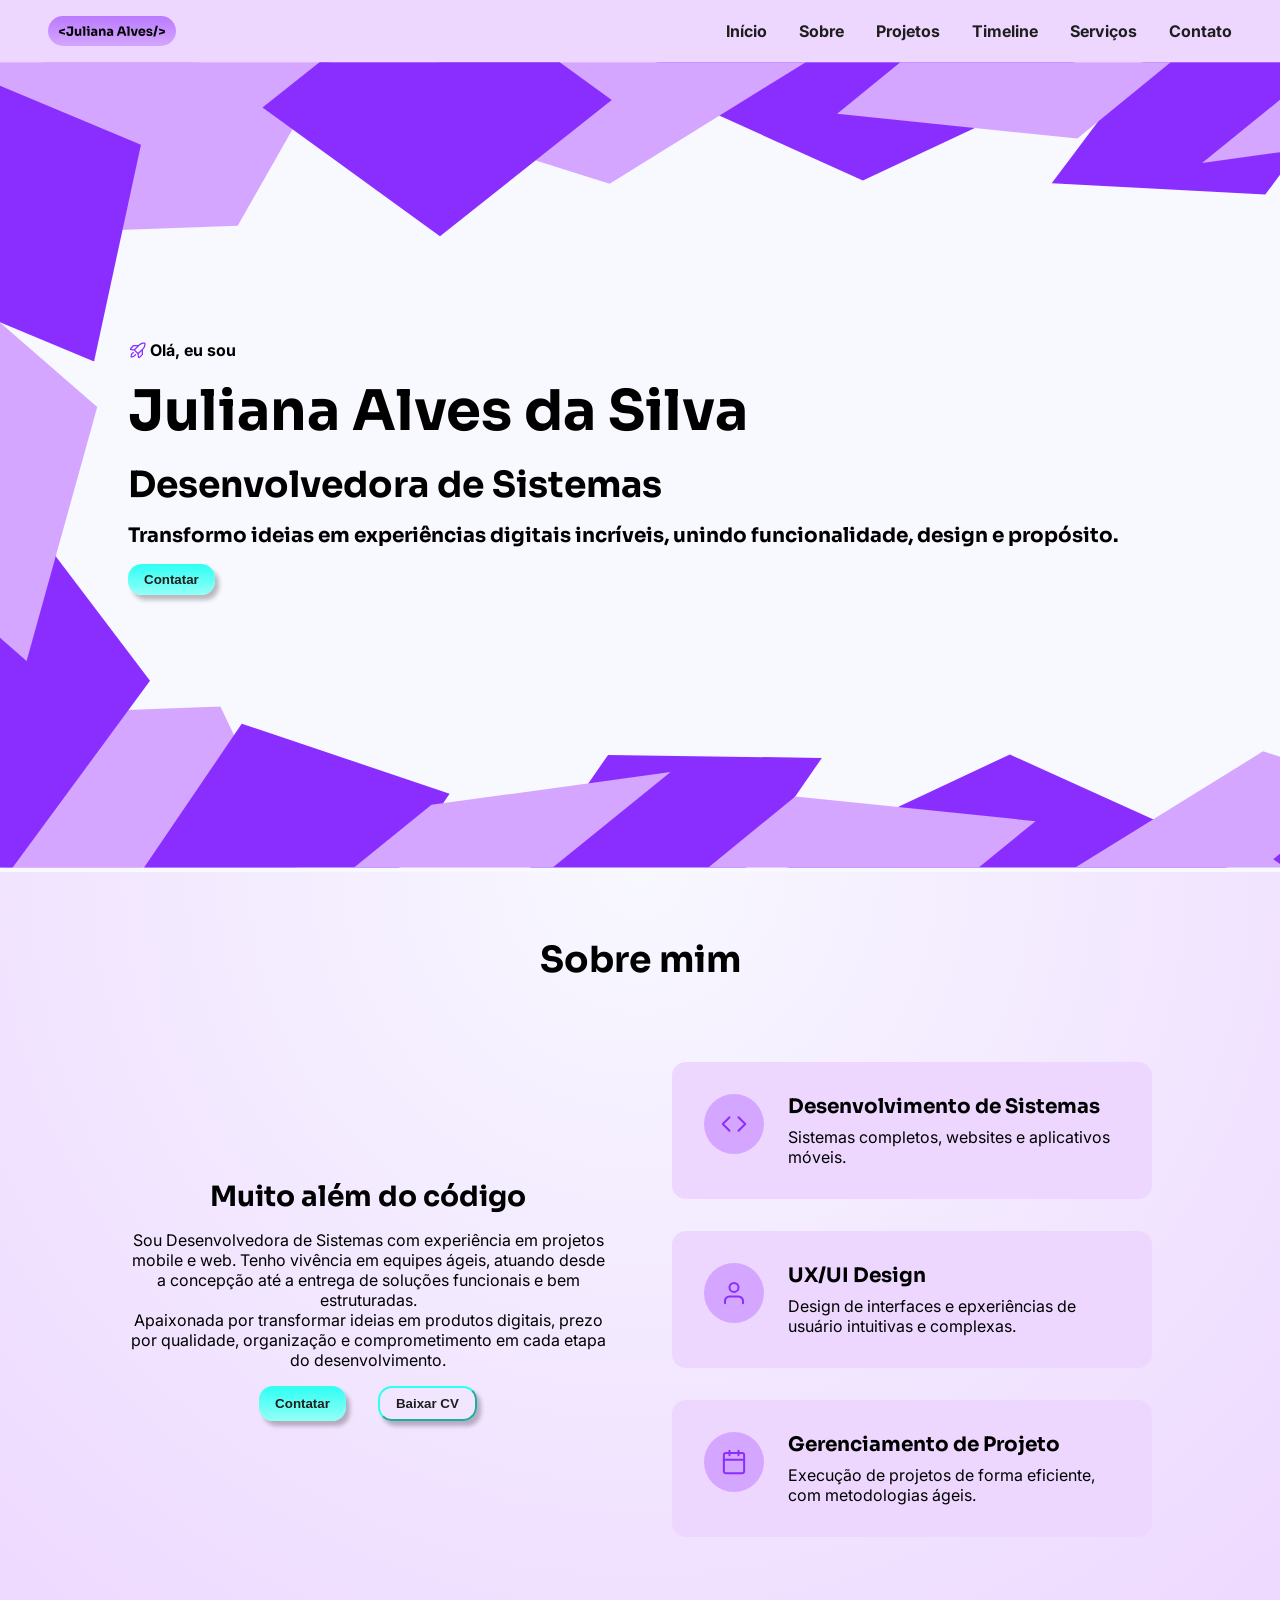
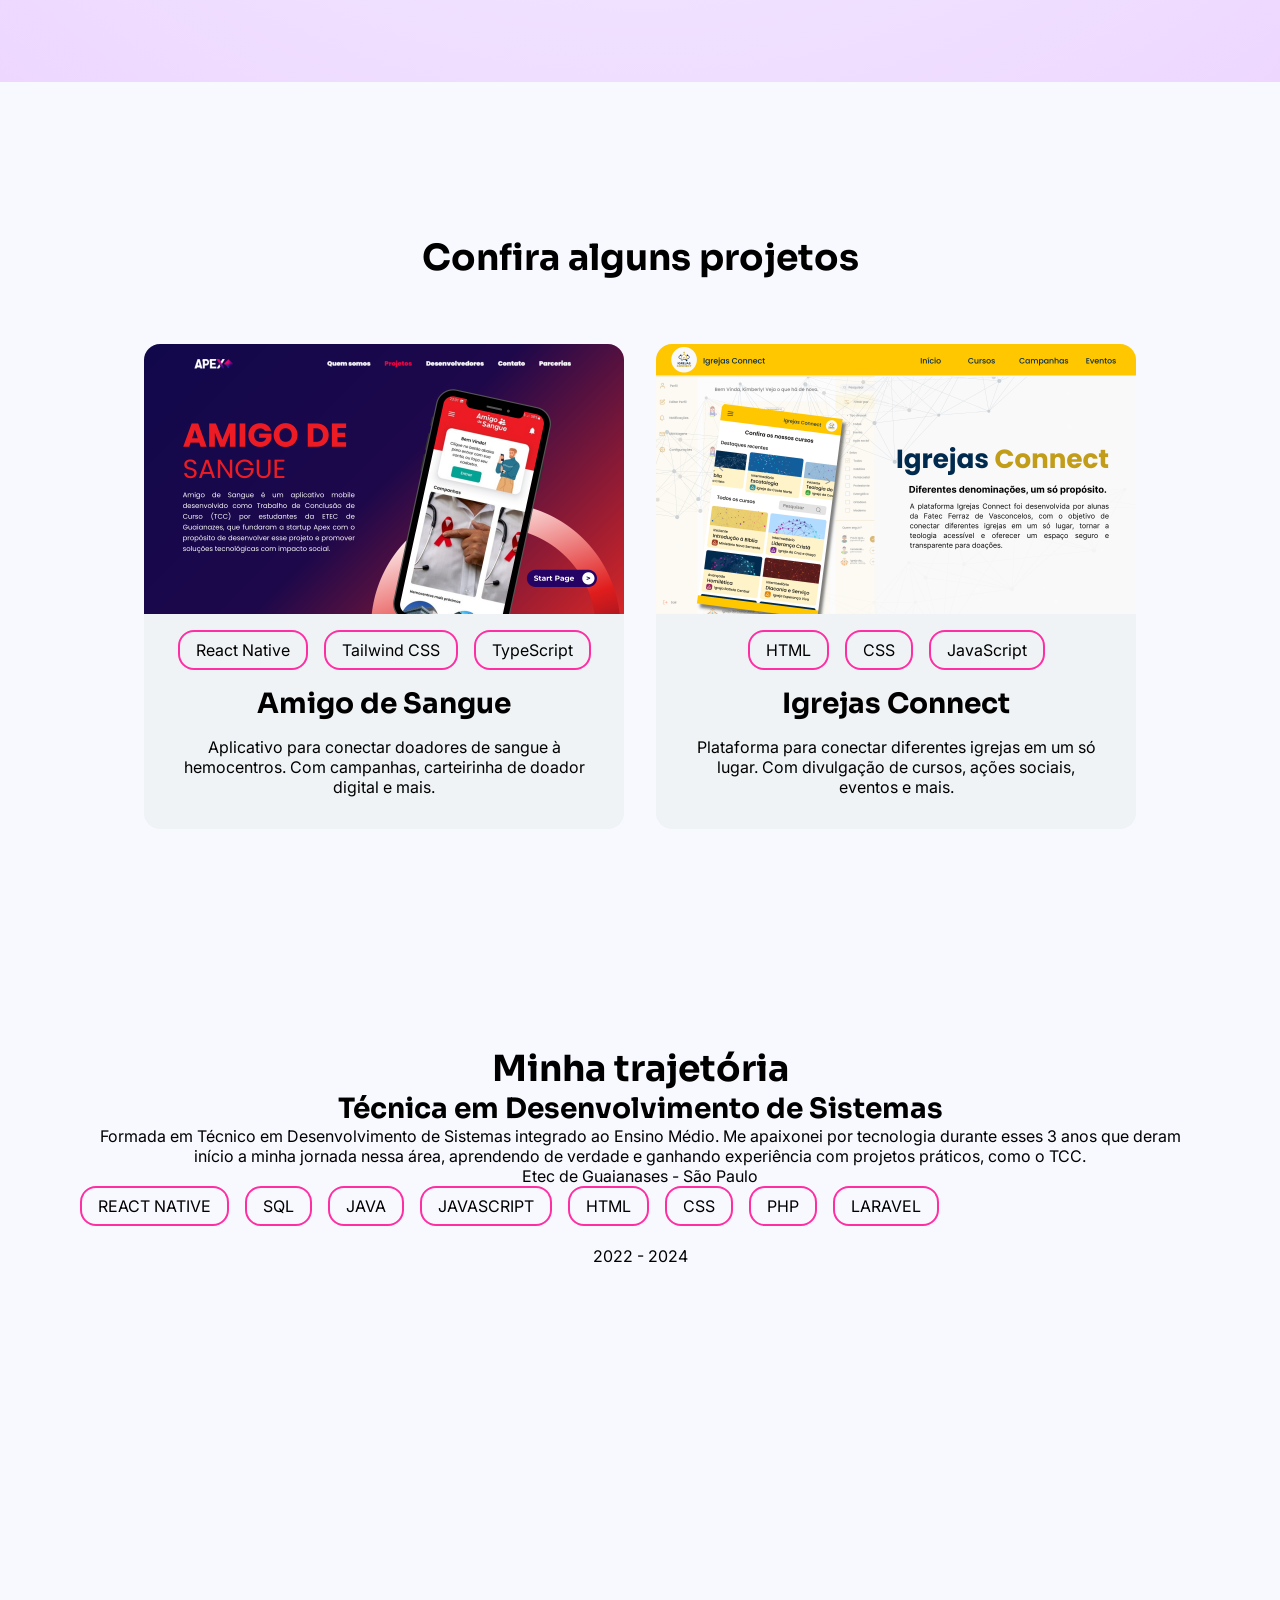
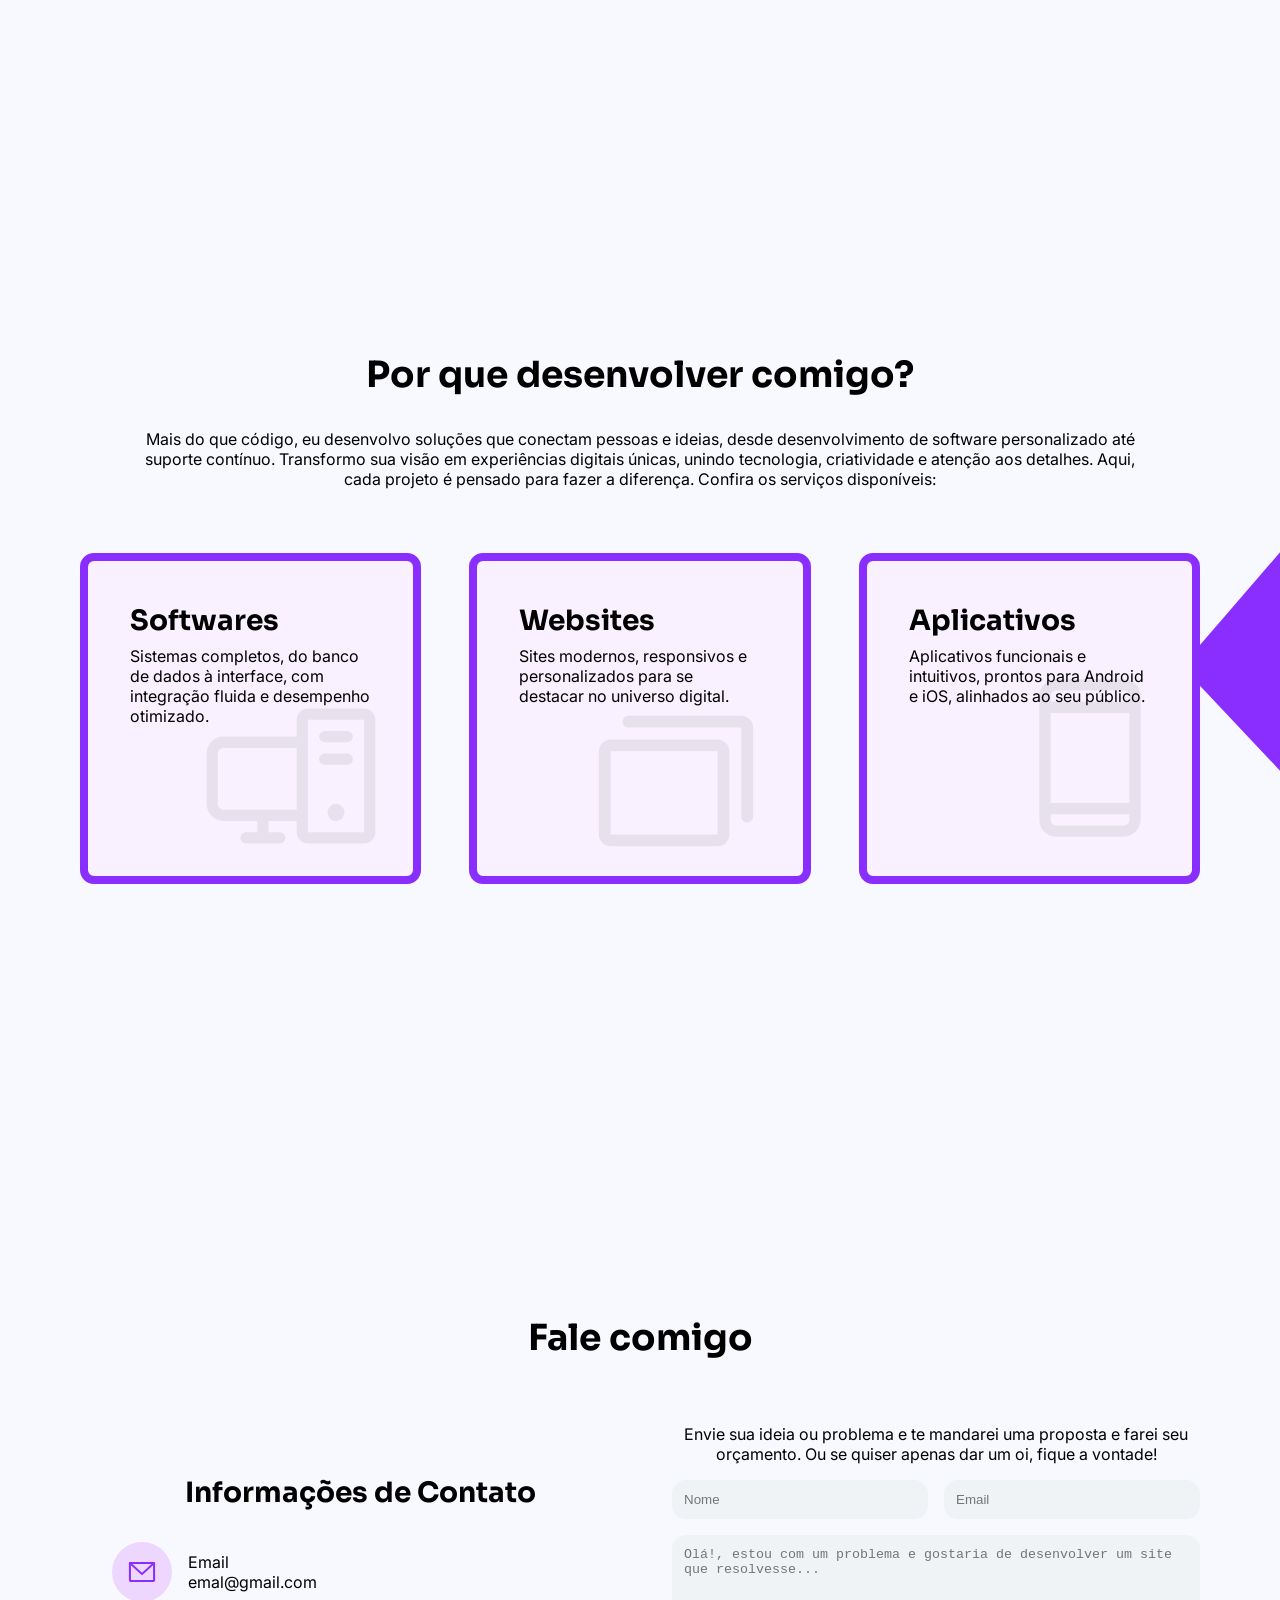
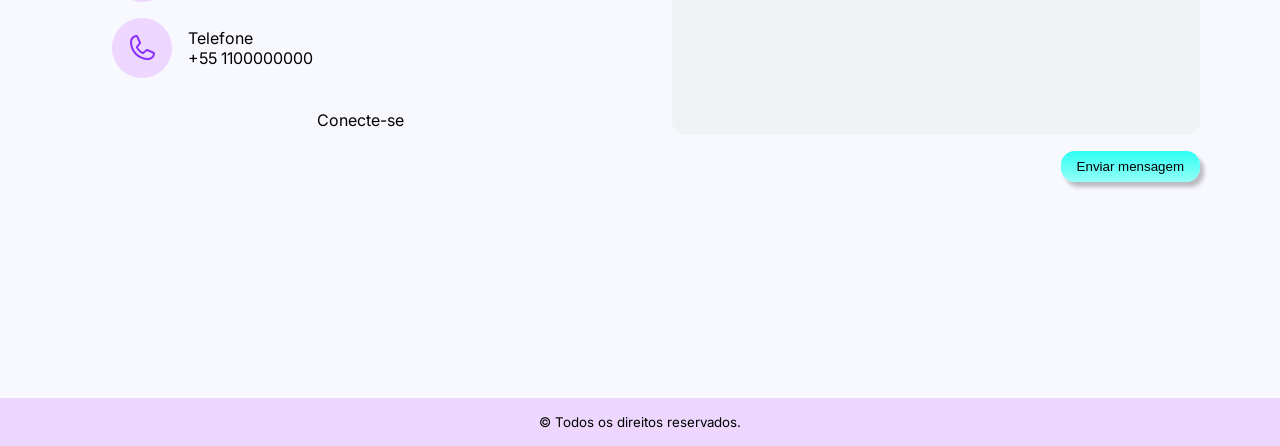
==== portfolio/index.html @ 3adf856f "adiciona estilização do card de trajetória" ====
<!DOCTYPE html>
<html lang="en">
<head>
  <meta charset="UTF-8">
  <meta name="viewport" content="width=device-width, initial-scale=1.0">
  <meta name="description" content="Portfólio de Projetos de Sistemas desenvolvidos por Juliana Alves da Silva.">
  <link rel="preconnect" href="https://fonts.googleapis.com">
  <link rel="preconnect" href="https://fonts.gstatic.com" crossorigin>
  <link href="https://fonts.googleapis.com/css2?family=Inter:ital,opsz,wght@0,14..32,100..900;1,14..32,100..900&family=Sora:wght@100..800&display=swap" rel="stylesheet">
  <link rel="stylesheet" href="assets/styles/reset.css">
  <link rel="stylesheet" href="assets/styles/variaveis.css">
  <link rel="stylesheet" href="assets/styles/style.css">
  <title>Portfólio Juliana</title>
</head>
<body>
  <header class="header-content">
    <img src="assets/img/logo.svg" alt="Logo Juliana Alves" height="30px">
    <nav>
      <ul>
        <li><a href="#home">Início</a></li>
        <li><a href="#about">Sobre</a></li>
        <li><a href="#projects">Projetos</a></li>
        <li><a href="#timeline">Timeline</a></li>
        <li><a href="#services">Serviços</a></li>
        <li><a href="#contact">Contato</a></li>
      </ul>
    </nav>
  </header>
  <main>
    <section id="home">
      <div class="home__texts">
        <div class="span-inicio">
          <img src="assets/img/icons/foguete.svg" alt="foguete" height="20px">
          <p>Olá, eu sou</p>
        </div>
        <h1>Juliana Alves da Silva</h1>
        <h2>Desenvolvedora de Sistemas</h2>
        <h4>Transformo ideias em experiências digitais incríveis, unindo funcionalidade, design e propósito.</h4>
        <button class="btn-primary">
          <a href="#contact">Contatar</a>
        </button>
      </div>
      <img src="" alt="">
    </section>

    <section id="about">
      <h2>Sobre mim</h2>
      <div class="about-main">
        <div class="about__intro">
          <h3>Muito além do código</h3>
          <p>Sou Desenvolvedora de Sistemas com experiência em projetos mobile e web. Tenho vivência em equipes ágeis, atuando desde a concepção até a entrega de soluções funcionais e bem estruturadas.
          <br>Apaixonada por transformar ideias em produtos digitais, prezo por qualidade, organização e comprometimento em cada etapa do desenvolvimento.</p>
          <div class="ctas">
            <button class="btn-primary"><a href="#contact">Contatar</a></button>
            <button class="btn-secondary"><a href="">Baixar CV</a></button>
          </div>
        </div>
        <div class="cards">
          <div class="card">
            <img src="assets/img/icons/code.svg" alt="ícone de código">
            <div class="card__texts">
              <h4>Desenvolvimento de Sistemas</h4>
              <p>Sistemas completos, websites e aplicativos móveis.</p>
            </div>
          </div>
          <div class="card">
            <img src="assets/img/icons/user.svg" alt="ícone de usuário">
            <div class="card__texts">
              <h4>UX/UI Design</h4>
              <p>Design de interfaces e epxeriências de usuário intuitivas e complexas.</p>
            </div>
          </div>
          <div class="card">
            <img src="assets/img/icons/calendar.svg" alt="ícone de calendário">
            <div class="card__texts">
              <h4>Gerenciamento de Projeto</h4>
              <p>Execução de projetos de forma eficiente, com metodologias ágeis.</p>
            </div>
          </div>
        </div>
      </div>
    </section>

    <section id="projects">
      <h2>Confira alguns projetos</h2>
      <div class="projects__cards">
        <div class="project-card">
          <img src="assets/img/amigodesangue.png" alt="" width="480px" style="border-top-left-radius: 1rem; border-top-right-radius: 1rem;">
          <div class="stacks">
            <p class="stack">React Native</p>
            <p class="stack">Tailwind CSS</p>
            <p class="stack">TypeScript</p>
          </div>
          <div class="texts">
            <h3>Amigo de Sangue</h3>
            <p>Aplicativo para conectar doadores de sangue à hemocentros. Com campanhas, carteirinha de doador digital e mais.</p>
          </div>
        </div>
        <div class="project-card">
          <img src="assets/img/igrejasconnect.png" alt="" width="480px" style="border-top-left-radius: 1rem; border-top-right-radius: 1rem;">
          <div class="stacks">
            <p class="stack">HTML</p>
            <p class="stack">CSS</p>
            <p class="stack">JavaScript</p>
          </div>
          <div class="texts">
            <h3>Igrejas Connect</h3>
            <p>Plataforma para conectar diferentes igrejas em um só lugar. Com divulgação de cursos, ações sociais, eventos e mais.</p>
          </div>
        </div>
      </div>
    </section>

    <section id="timeline">
      <h2>Minha trajetória</h2>
      <div class="timeline__cards">
        <div class="card-timeline">
          <div class="trajetoria">
            <div class="texts">
              <h3>Técnica em Desenvolvimento de Sistemas</h3>
              <p>Formada em Técnico em Desenvolvimento de Sistemas integrado ao Ensino Médio. Me apaixonei por tecnologia durante esses 3 anos que deram início a minha jornada nessa área, aprendendo de verdade e ganhando experiência com projetos práticos, como o TCC.</p>
              <div class="local">
                <!-- icone de local -->
                <p>Etec de Guaianases - São Paulo</p>
              </div>
              <div class="stacks">
                <div class="stack">REACT NATIVE</div>
                <div class="stack">SQL</div>
                <div class="stack">JAVA</div>
                <div class="stack">JAVASCRIPT</div>
                <div class="stack">HTML</div>
                <div class="stack">CSS</div>
                <div class="stack">PHP</div>
                <div class="stack">LARAVEL</div>
              </div>
            </div>
            <img src="" alt="">
          </div>
          <p>2022 - 2024</p>
          <!-- <button>avançar</button> -->
        </div>
      </div>
    </section>

    <section id="services">
      <div class="services__texts">
        <h2>Por que desenvolver comigo?</h2>
        <p>Mais do que código, eu desenvolvo soluções que conectam pessoas e ideias, desde desenvolvimento de software personalizado até suporte contínuo. Transformo sua visão em experiências digitais únicas, unindo tecnologia, criatividade e atenção aos detalhes. Aqui, cada projeto é pensado para fazer a diferença. Confira os serviços disponíveis:</p>
      </div>
      <div class="services__cards">
        <div class="service__card">
          <div class="service__card-texts">
            <h3>Softwares</h3>
            <p>Sistemas completos, do banco de dados à interface, com integração fluida e desempenho otimizado.</p>
          </div>
          <img src="assets/img/icons/DesktopTower.svg" alt="Ícone de computador de fundo" width="180px" style="margin-top: -40px; margin-right: -10px;">
        </div>
        <div class="service__card">
          <div class="service__card-texts">
            <h3>Websites</h3>
            <p>Sites modernos, responsivos e personalizados para se destacar no universo digital.</p>
          </div>
          <img src="assets/img/icons/Cards.svg" alt="Ícone de pa´ginas web de fundo" width="190px" style="margin-top: -20px; margin-right: -10px;">
        </div>
        <div class="service__card">
          <div class="service__card-texts">
            <h3>Aplicativos</h3>
            <p>Aplicativos funcionais e intuitivos, prontos para Android e iOS, alinhados ao seu público.</p>
          </div>
          <img src="assets/img/icons/DeviceMobile.svg" alt="Ícone de celular de fundo" width="180px" style="margin-top: -38px; margin-right: -30px;">
        </div>
      </div>
    </section>

    <section id="contact">
      <h2>Fale comigo</h2>
      <div class="infos-e-form">
        <div class="contact__infos">
          <h3>Informações de Contato</h3>

          <div class="infos">
            <div class="info">
              <img src="assets/img/icons/email.svg" alt="ícone de email">
              <div class="texts">
                <p>Email</p>
                <p>emal@gmail.com</p>
              </div>
            </div>
            <div class="info">
              <img src="assets/img/icons/phone.svg" alt="ícone de telefone">
              <div class="texts">
                <p>Telefone</p>
                <p>+55 1100000000</p>
              </div>
            </div>
          </div>

          <div class="redes">
            <p>Conecte-se</p>
          </div>
        </div>

        <div class="contact__form">
          <p>Envie sua ideia ou problema e te mandarei uma proposta e farei seu orçamento. Ou se quiser apenas dar um oi, fique a vontade!</p>
          <form action="" class="form">
            <div class="campos">
              <div class="inputs">
                <input type="text" name="name" id="name" placeholder="Nome">
                <input type="email" name="email" id="email" placeholder="Email">
              </div>
              <textarea name="message" id="message" placeholder="Olá!, estou com um problema e gostaria de desenvolver um site que resolvesse..."></textarea>
            </div>
            <button class="btn-primary" style="align-self: end;">Enviar mensagem</button>
          </form>
        </div>
      </div>
    </section>
  </main>
  <footer>
    <small>&copy; Todos os direitos reservados.</small>
  </footer>
</body>
</html>
---- portfolio/assets/styles/variaveis.css ----
:root{
  --color-light: #F8F8FF;
  --color-dark: #1E1E1E;
  --color-secondary: #8A2EFF;
  --color-tertiary: #2EFFF3;
  --color-quaternary: #FF2EA3;

  /*shades*/
  --shadow: #EFF3F5;
  --shadow-secondary: #F9F1FF;
  --shadow-tertiary: #00000012;
  --light-shadow1: #9E9EA2;
  --light-shadow2: #666669;
  --dark-shadow1: #171717;
  --dark-shadow2: #111111;
  --secondary-shadow1: #5C25A2;
  --secondary-shadow2: #3F1D6A;
  --tertiary-shadow1: #2EA29B;
  --tertiary-shadow2: #276965;
  --quaternary-shadow1: #A3296A;
  --quaternary-shadow2: #6B2146;

  /*tints*/
  --light-tone1: #FAFAFF;
  --light-tone2: #FCFCFF;
  --dark-tone1: #606060;
  --dark-tone2: #929292;
  --secondary-tone1: #B47AFF;
  --secondary-tone2: #D4A6FF;
  --secondary-tone3: #EDD7FF;
  --tertiary-tone1: #94FFF7;
  --tertiary-tone2: #BDFFFA;
  --tertiary-tone3: #E3FFFD;
  --quaternary-tone1: #FF87C1;
  --quaternary-tone2: #FFB1D5;
  --quaternary-tone3: #FFDDEC;
  
  /*tamanhos*/
  --radius-sm: 8px;
  --radius-md: 14px;
  --radius-lg: 16px;

  --max-width:1200px;

  /*tipografia*/
  --ff-title: Sora, sans-serif;
  --ff-body: Inter, sans-serif;

  /*gradients*/
  --gradient-secondary: linear-gradient(90deg, var(--color-secondary), var(--secondary-shadow1));
  --gradient-tertiary: linear-gradient(180deg, var(--color-tertiary), var(--tertiary-tone1));
}
---- portfolio/assets/styles/style.css ----
@import url(layout.css);
@import url(components.css);
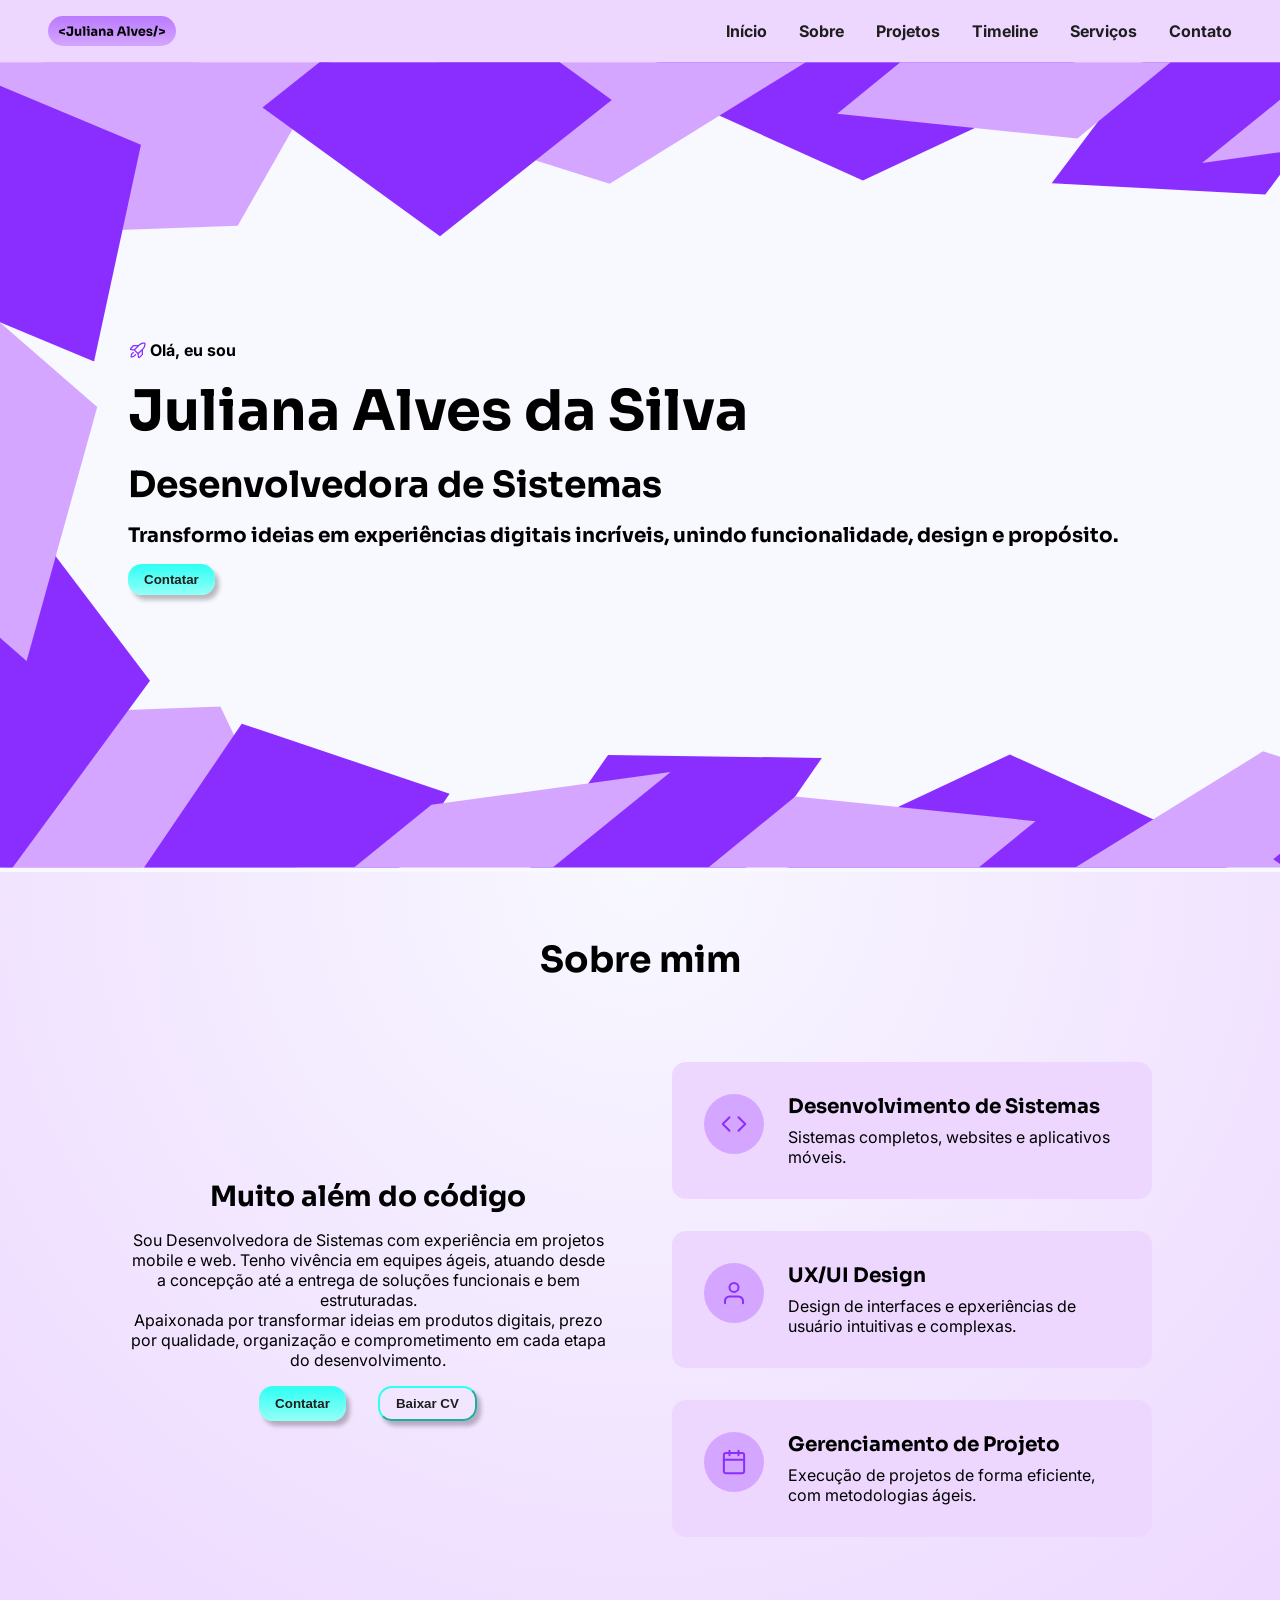
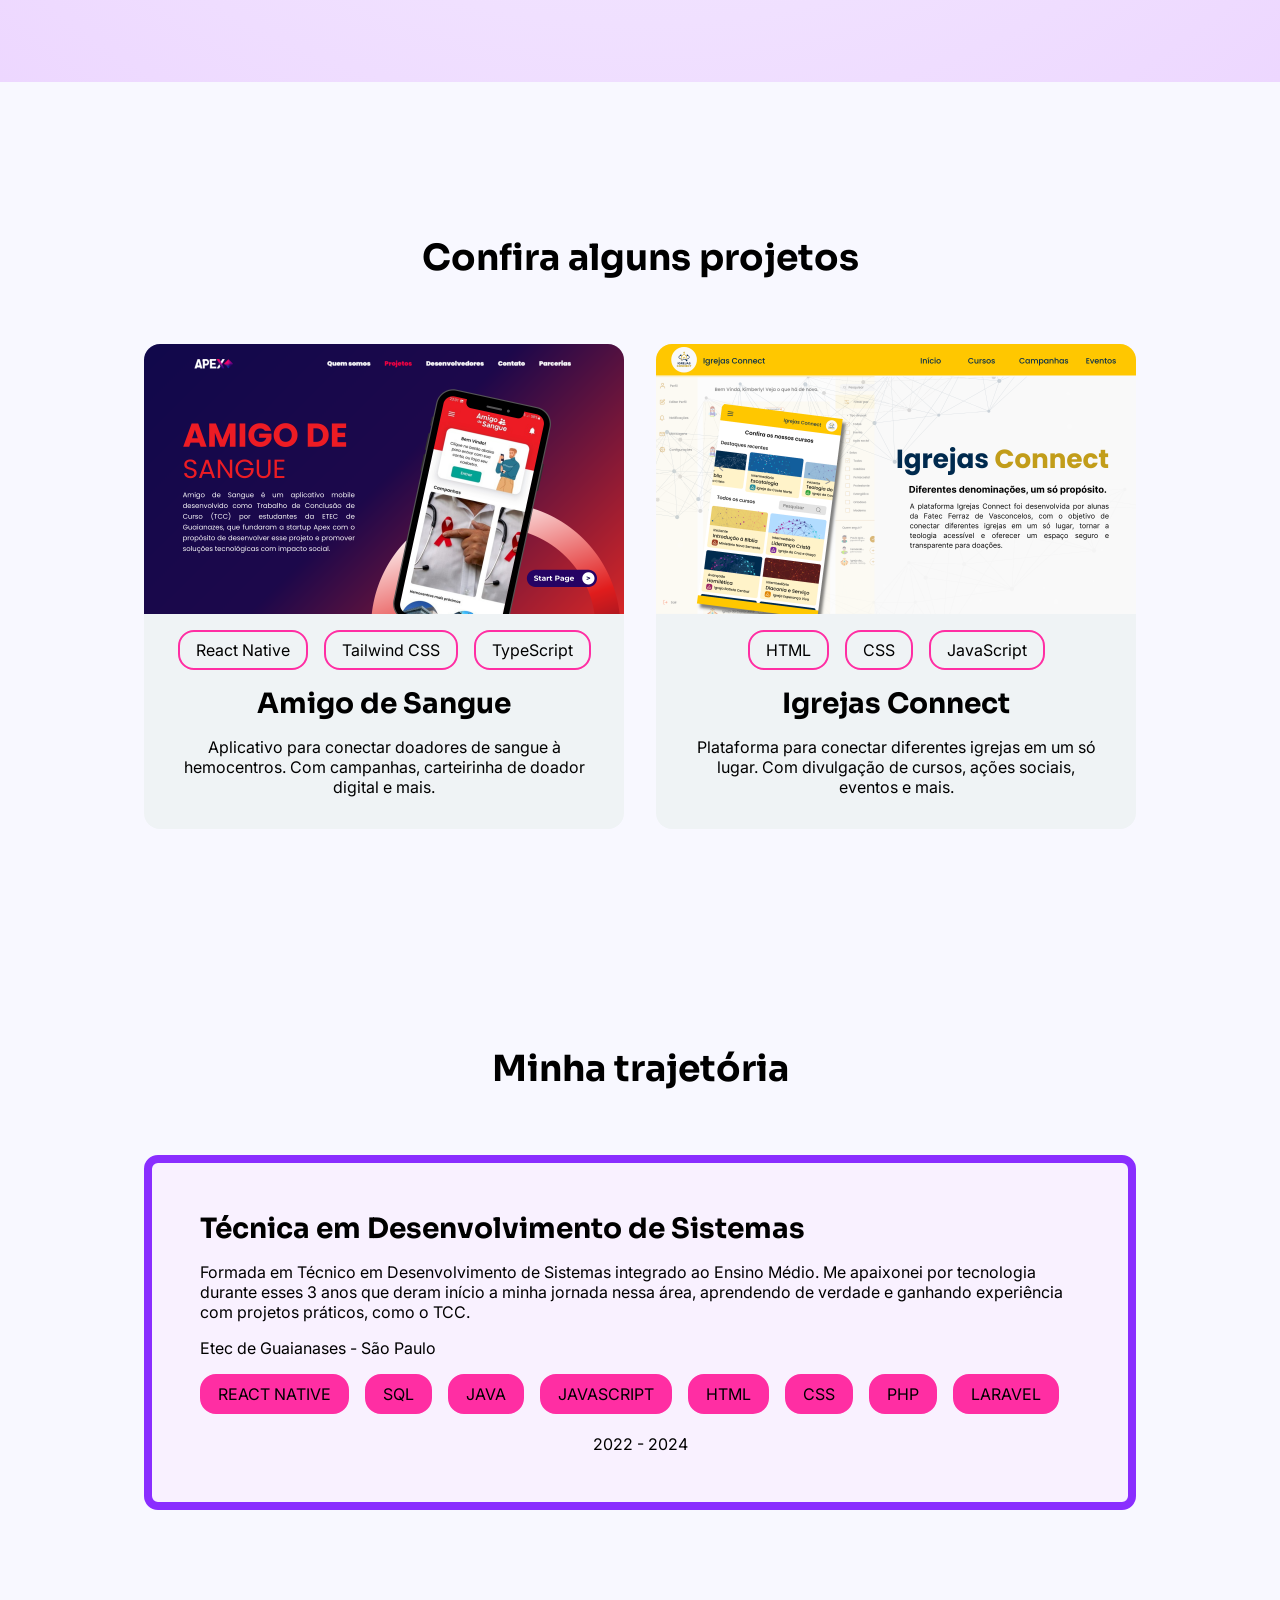
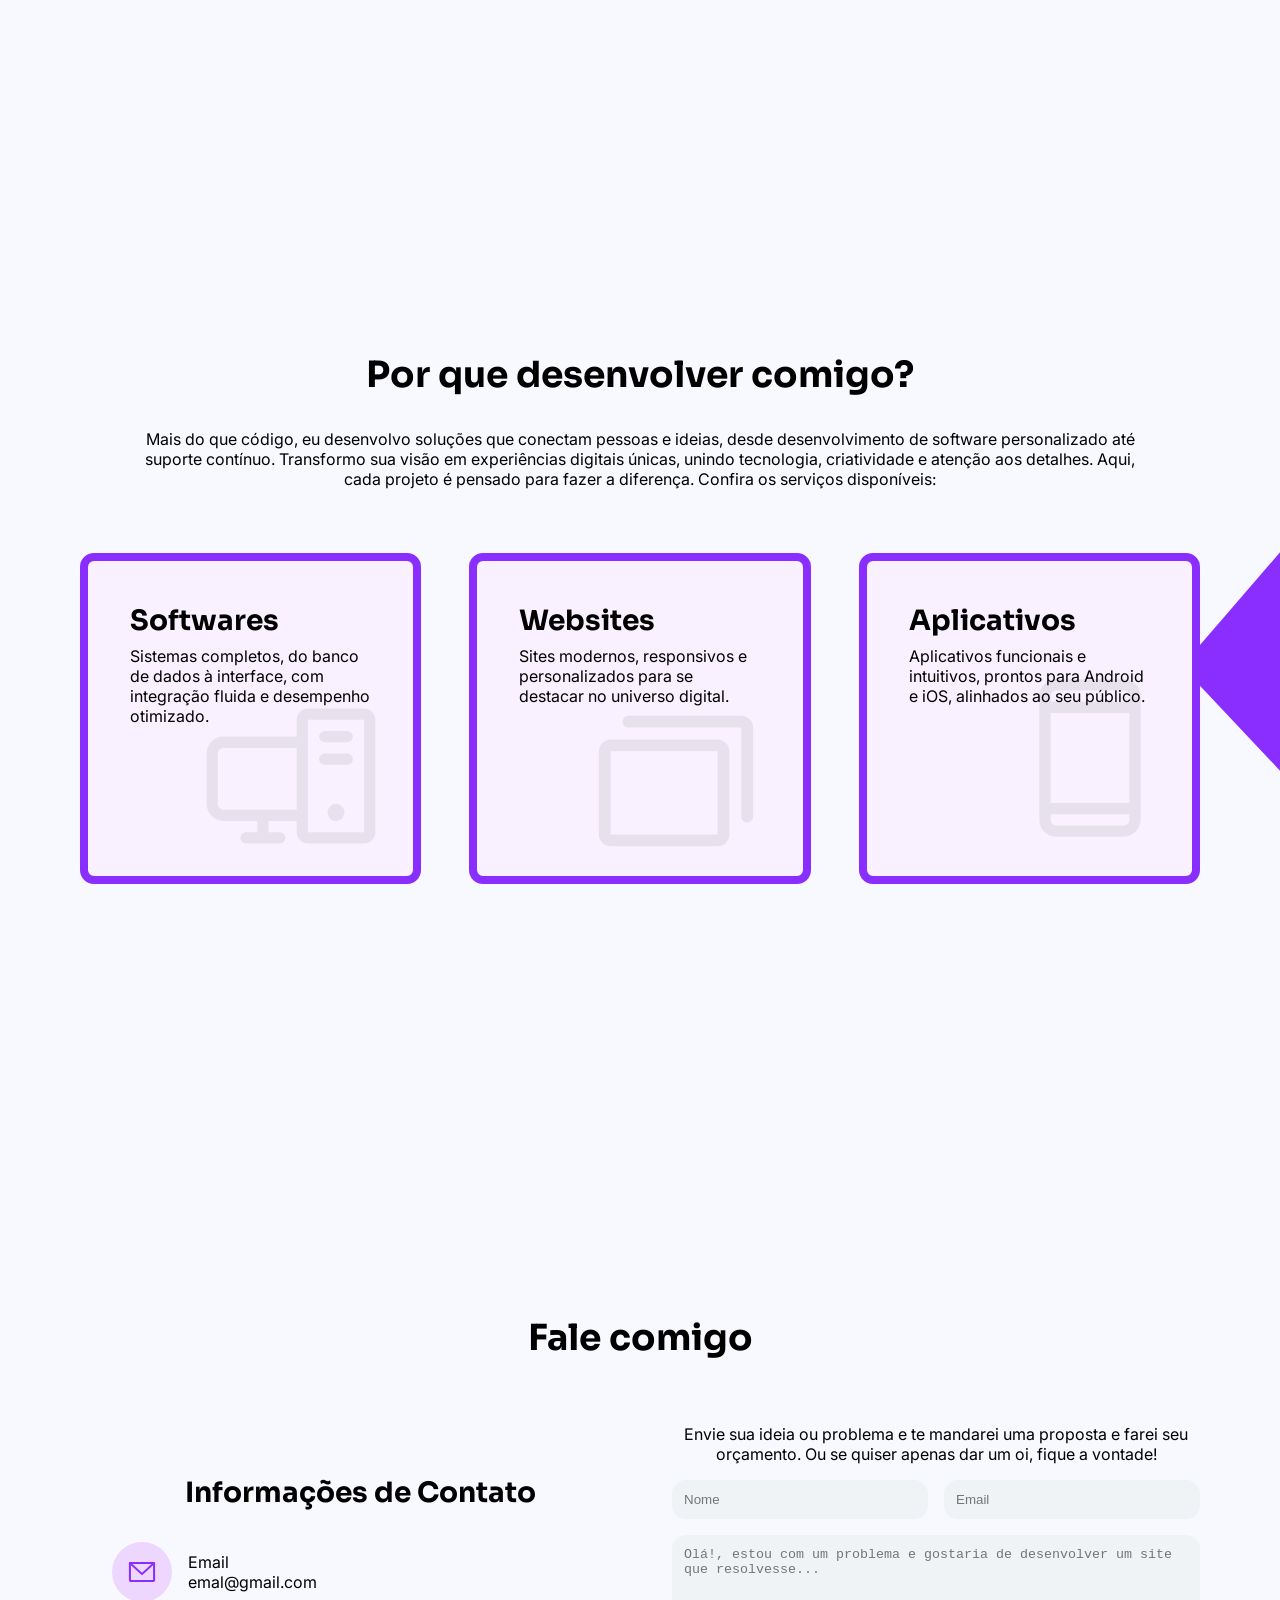
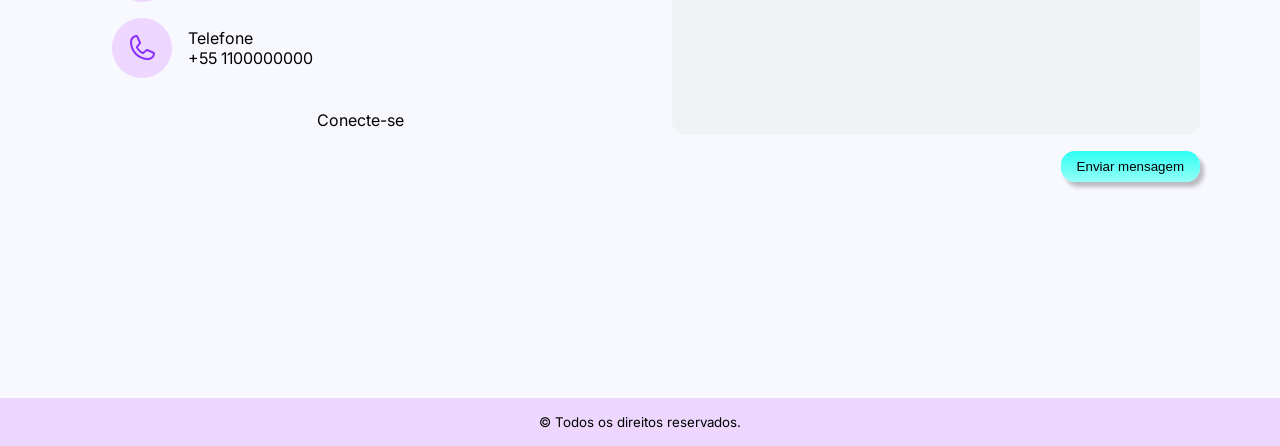
==== commit df698eaa: "." ====
--- a/portfolio/index.html
+++ b/portfolio/index.html
@@ -124,14 +124,14 @@
                 <p>Etec de Guaianases - São Paulo</p>
               </div>
               <div class="stacks">
-                <div class="stack">REACT NATIVE</div>
-                <div class="stack">SQL</div>
-                <div class="stack">JAVA</div>
-                <div class="stack">JAVASCRIPT</div>
-                <div class="stack">HTML</div>
-                <div class="stack">CSS</div>
-                <div class="stack">PHP</div>
-                <div class="stack">LARAVEL</div>
+                <div class="stack-secondary">REACT NATIVE</div>
+                <div class="stack-secondary">SQL</div>
+                <div class="stack-secondary">JAVA</div>
+                <div class="stack-secondary">JAVASCRIPT</div>
+                <div class="stack-secondary">HTML</div>
+                <div class="stack-secondary">CSS</div>
+                <div class="stack-secondary">PHP</div>
+                <div class="stack-secondary">LARAVEL</div>
               </div>
             </div>
             <img src="" alt="">
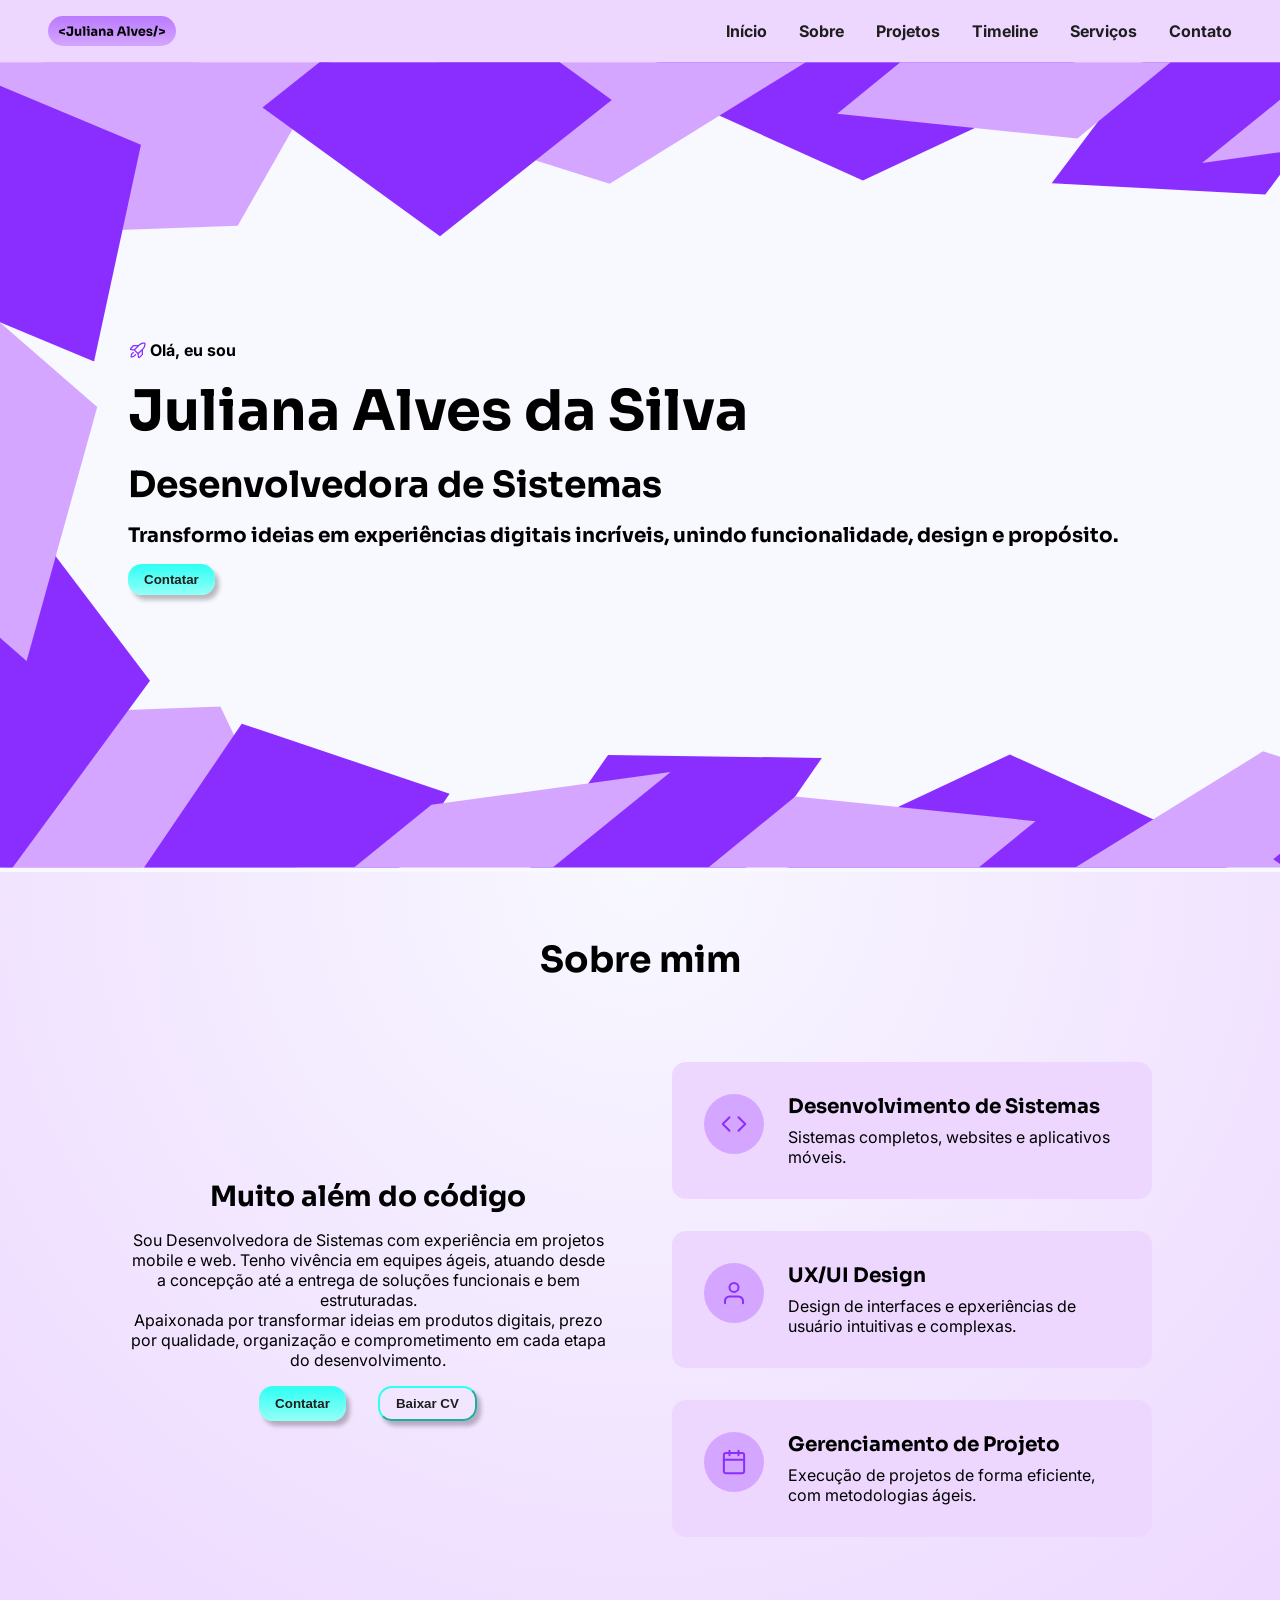
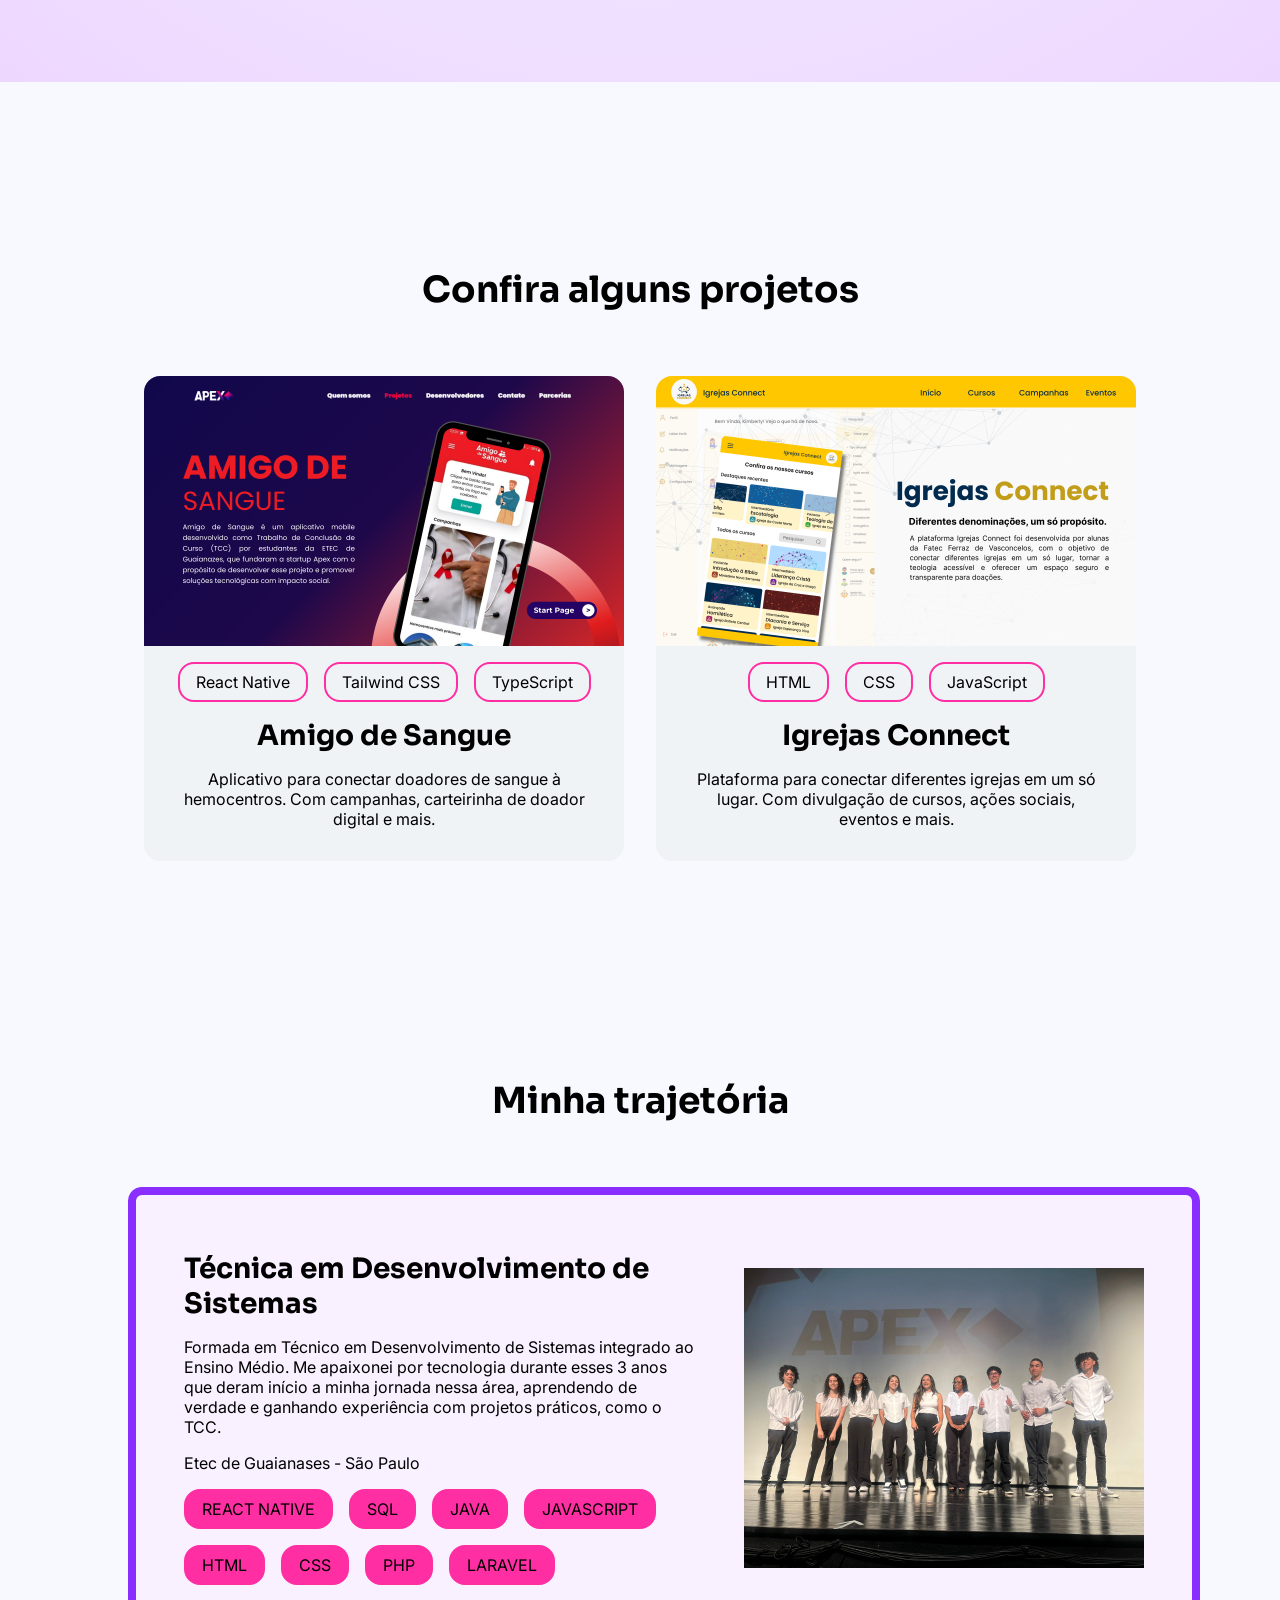
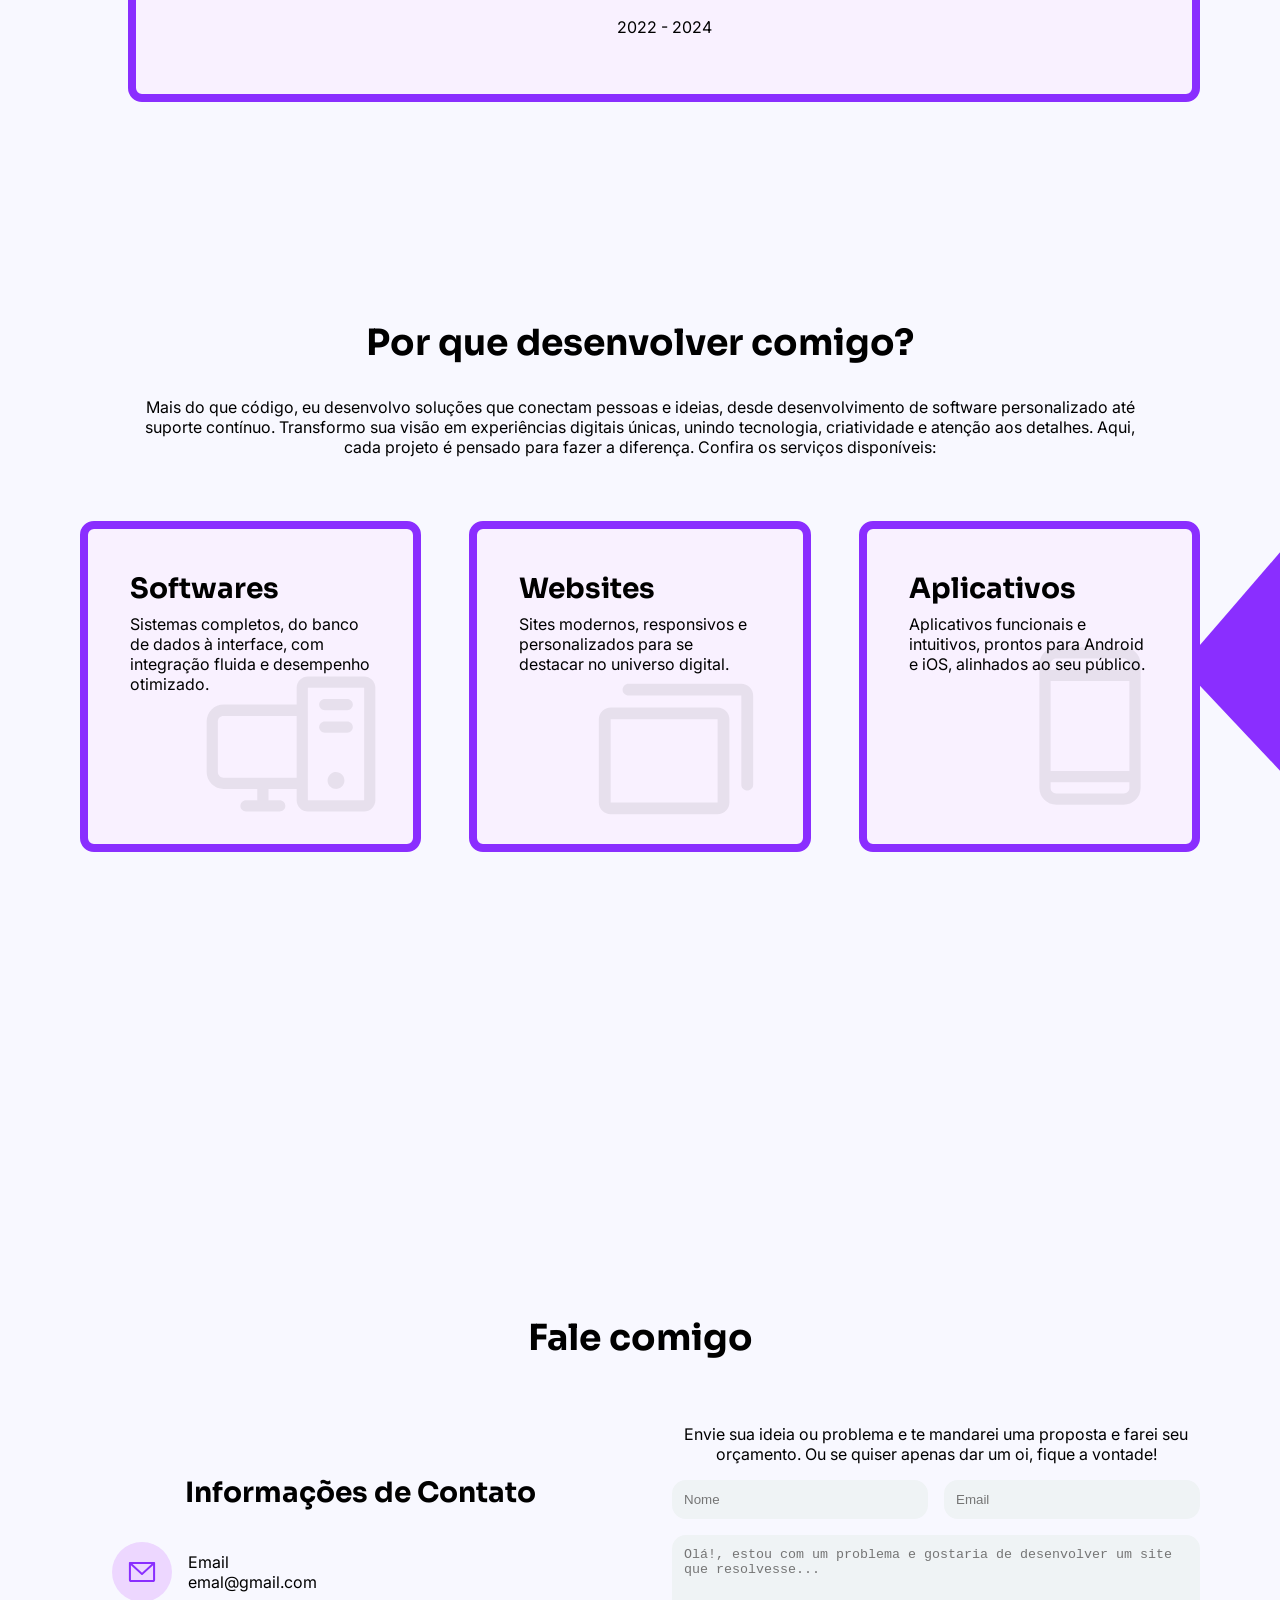
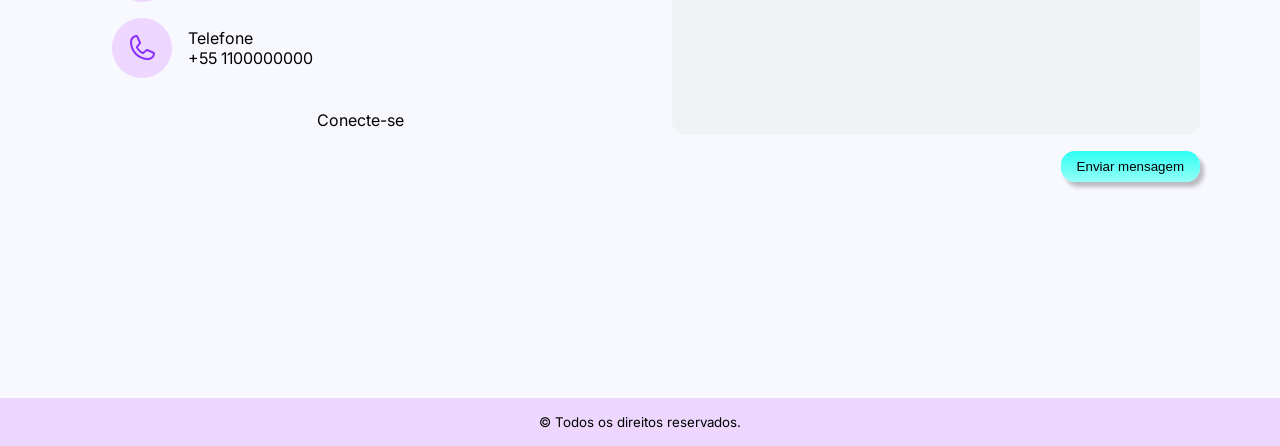
==== commit e0ac3c17: "adiciona cards de timeline" ====
--- a/portfolio/index.html
+++ b/portfolio/index.html
@@ -134,9 +134,31 @@
                 <div class="stack-secondary">LARAVEL</div>
               </div>
             </div>
-            <img src="" alt="">
+            <img src="assets/img/apex.jpeg" alt="" width="400px">
           </div>
           <p>2022 - 2024</p>
+          <!-- <button>avançar</button> -->
+        </div>
+        
+        <div class="card-timeline">
+          <div class="trajetoria">
+            <div class="texts">
+              <h3>Graduanda em Análise e Desenvolvimento de Sistemas</h3>
+              <p>Cursando o 3° Semestre em Análise e Desenvolvimento de Sistemas na Fatec. Participo de competições de programação como a interfatecs, estou desenvolvendo projetos acadêmicos e fortalecendo minha base para o início de uma carreira como Engenheira de Software.</p>
+              <div class="local">
+                <!-- icone de local -->
+                <p>Fatec Ferraz de Vasconcelos - São Paulo</p>
+              </div>
+              <div class="stacks">
+                <div class="stack-secondary">FIGMA</div>
+                <div class="stack-secondary">UX/UI</div>
+                <div class="stack-secondary">PYTHON</div>
+                <div class="stack-secondary">ALGORITMOS</div>
+              </div>
+            </div>
+            <img src="assets/img/fatec.jpeg" alt="" width="400px">
+          </div>
+          <p>2025 - 2027</p>
           <!-- <button>avançar</button> -->
         </div>
       </div>
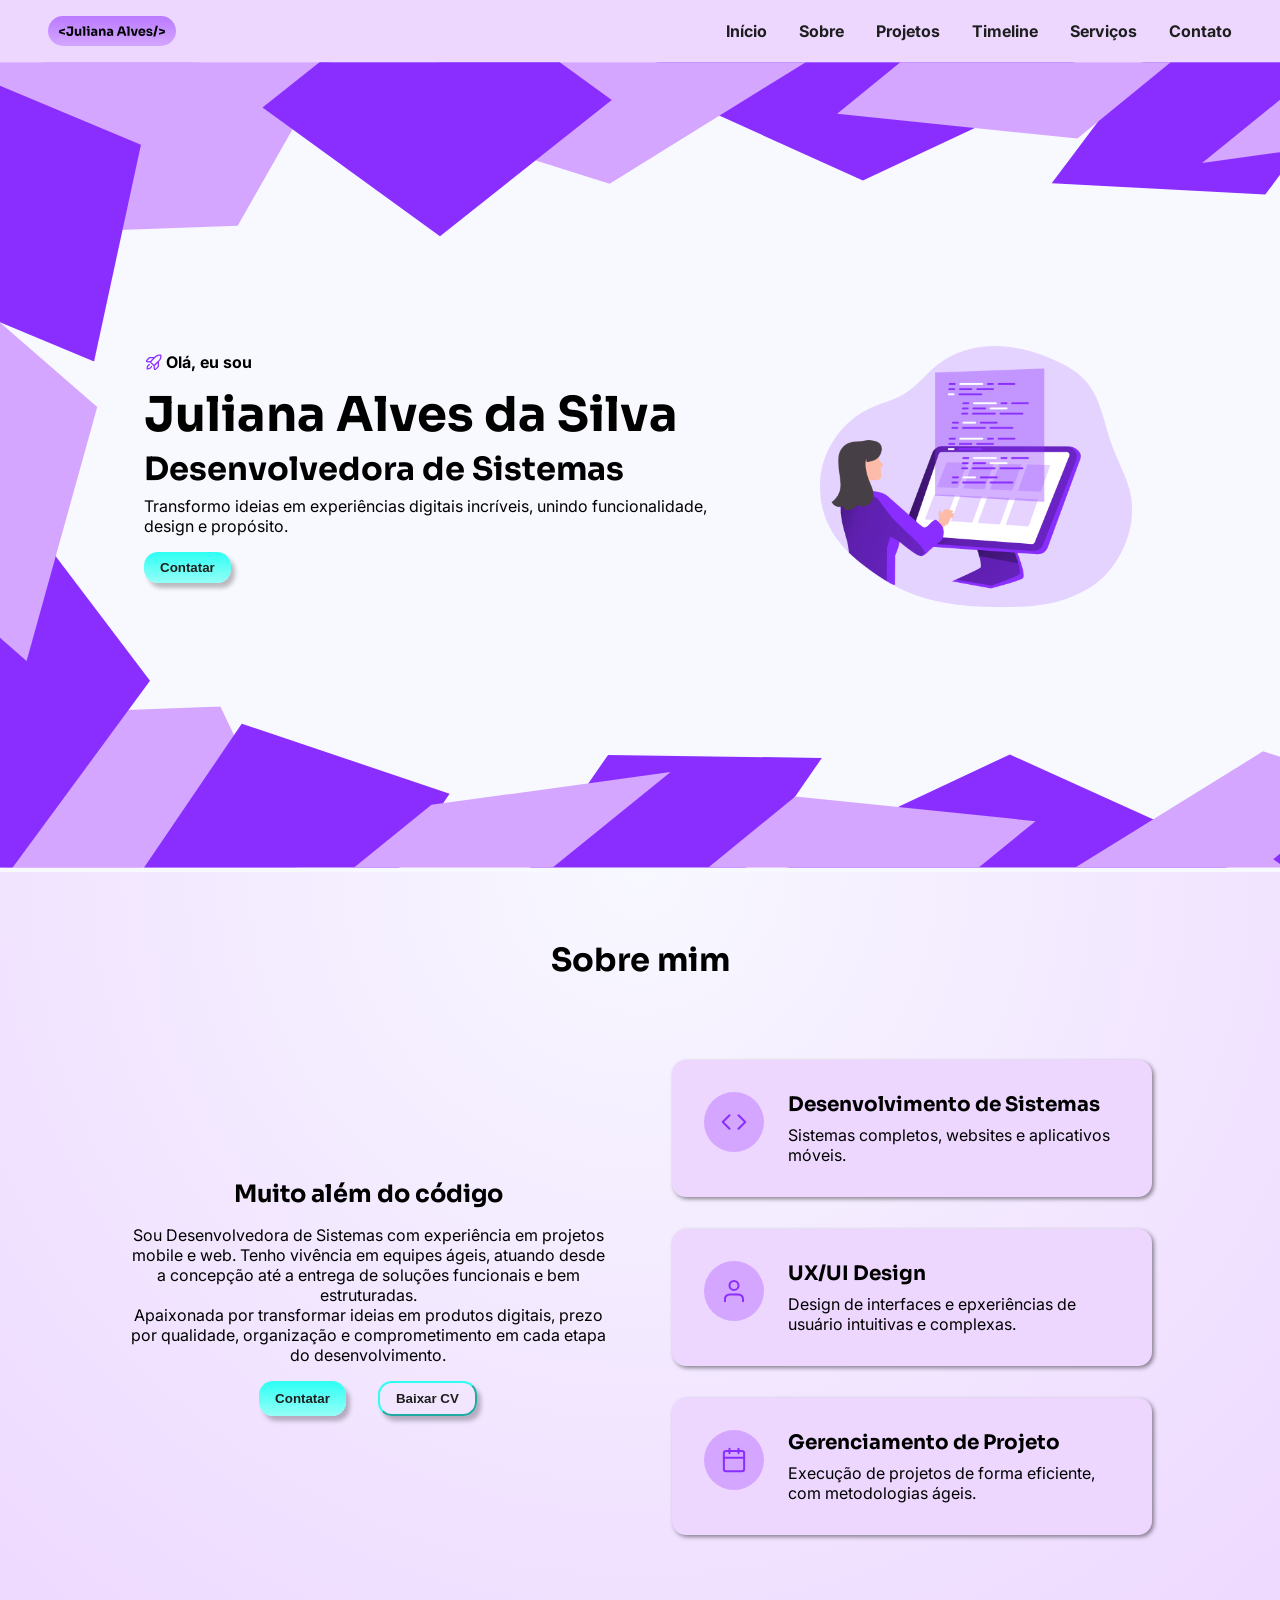
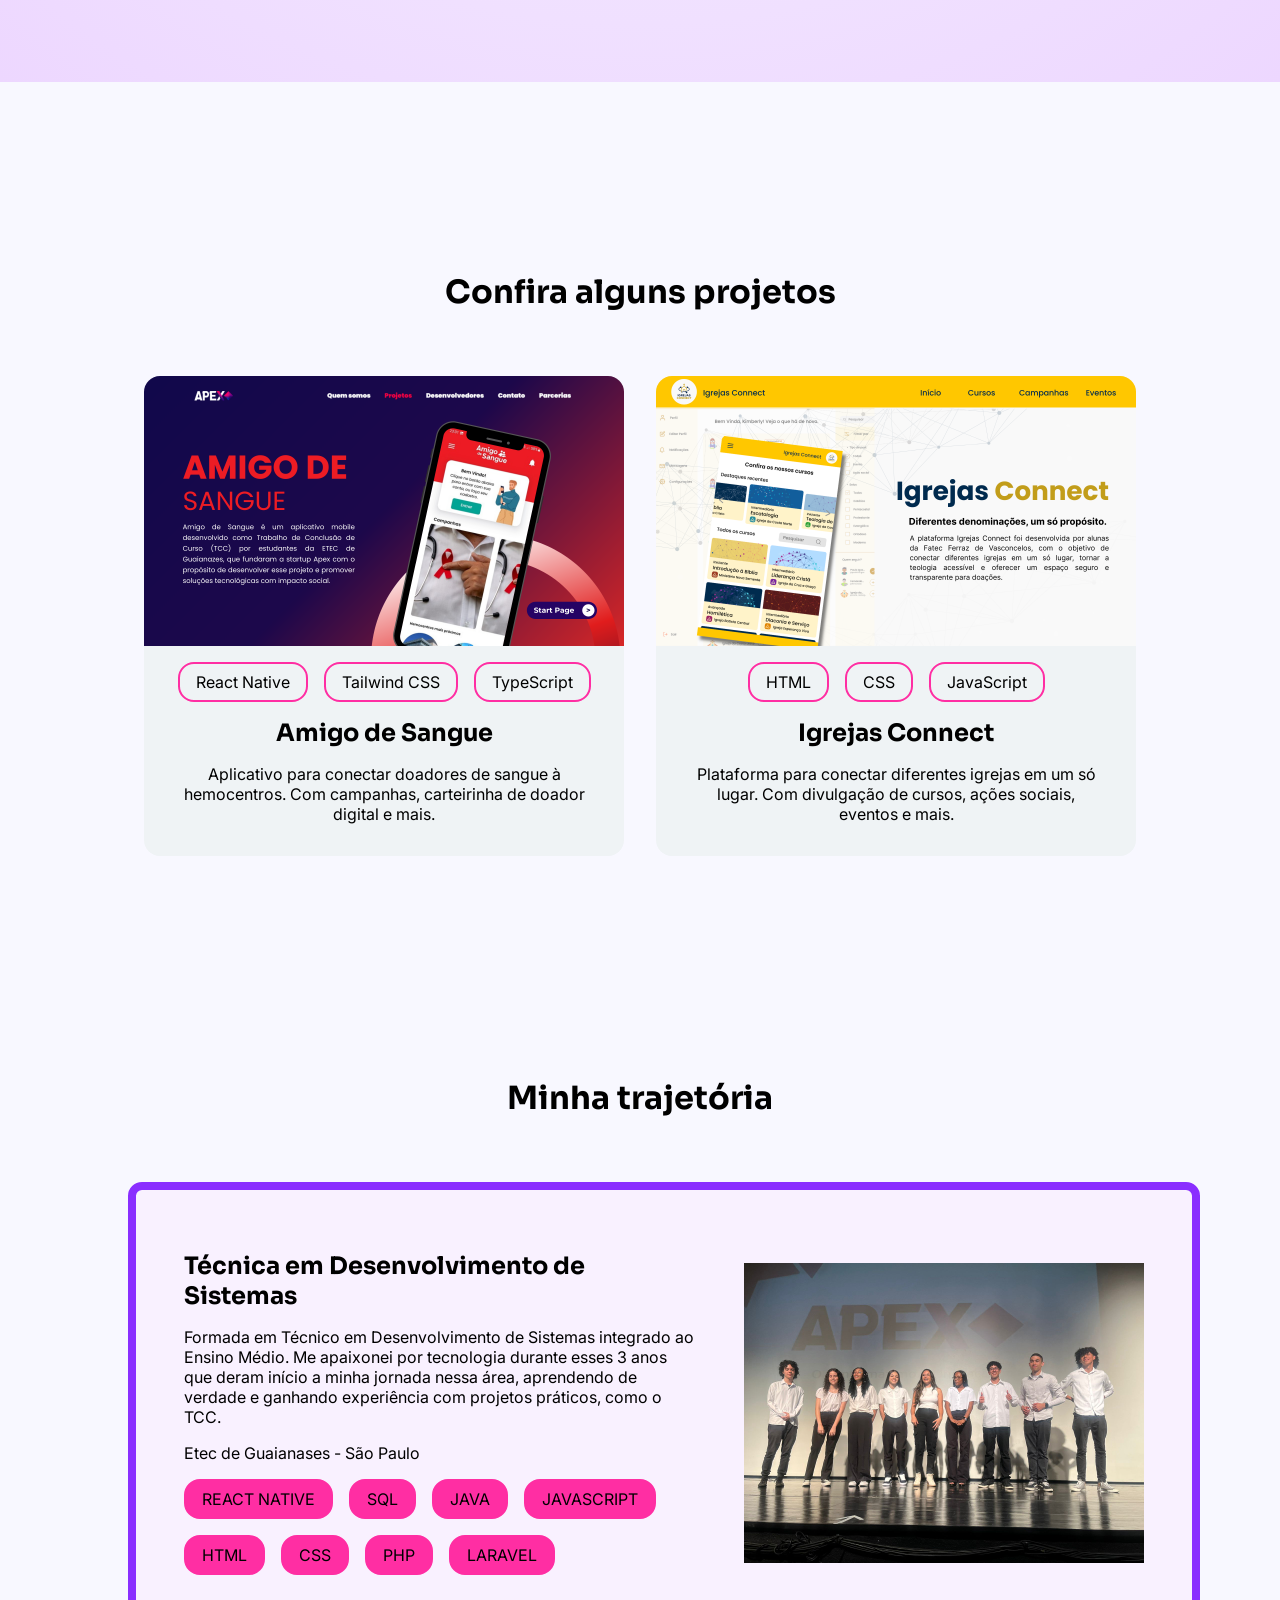
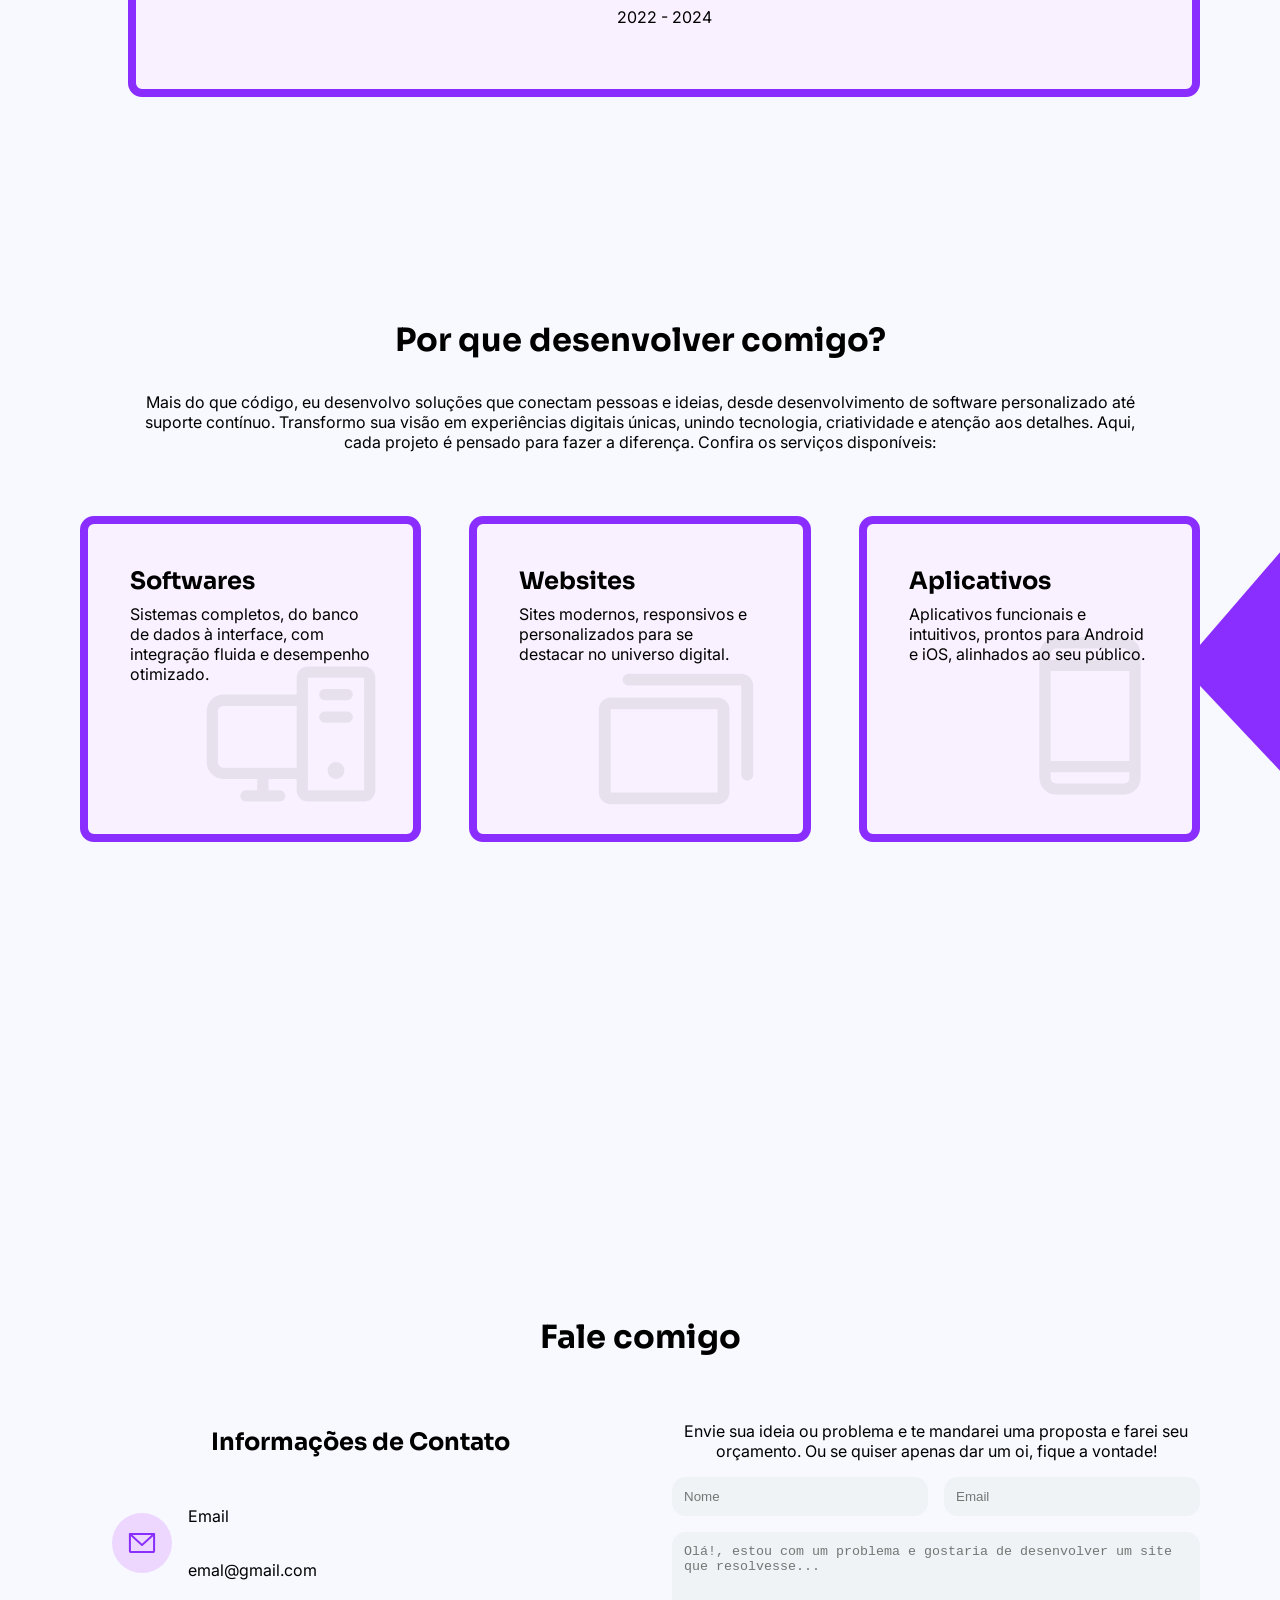
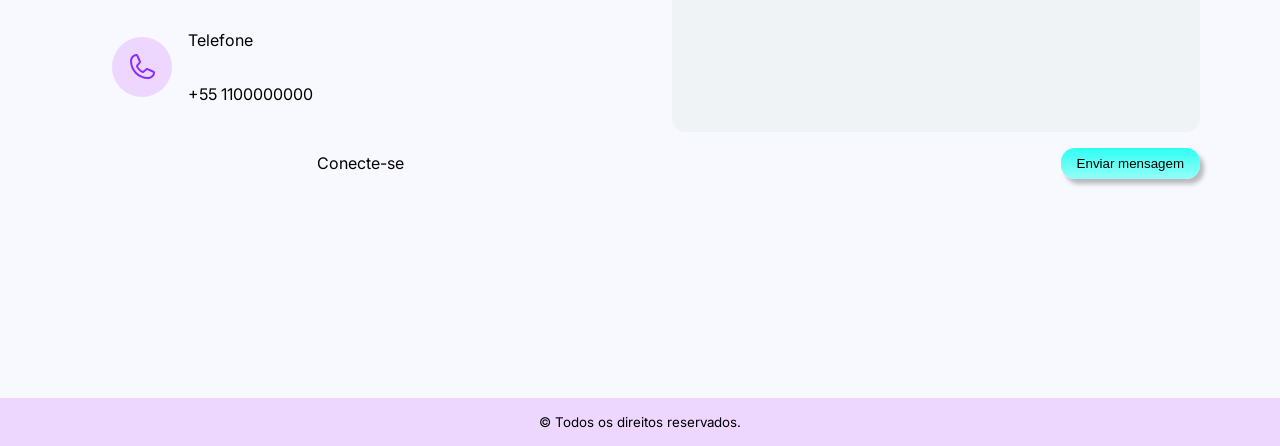
==== commit d4e78119: "ajusta altura da linha dos textos e add arte na home" ====
--- a/portfolio/index.html
+++ b/portfolio/index.html
@@ -33,14 +33,18 @@
           <img src="assets/img/icons/foguete.svg" alt="foguete" height="20px">
           <p>Olá, eu sou</p>
         </div>
-        <h1>Juliana Alves da Silva</h1>
-        <h2>Desenvolvedora de Sistemas</h2>
-        <h4>Transformo ideias em experiências digitais incríveis, unindo funcionalidade, design e propósito.</h4>
+        <div class="texts">
+          <h1>Juliana Alves da Silva</h1>
+          <div class="home__desc">
+            <h2>Desenvolvedora de Sistemas</h2>
+            <p>Transformo ideias em experiências digitais incríveis, unindo funcionalidade, design e propósito.</p>
+          </div>
+        </div>
         <button class="btn-primary">
           <a href="#contact">Contatar</a>
         </button>
       </div>
-      <img src="" alt="">
+      <img src="assets/img/art2.png" alt="ilustração de uma mulher programando" class="art">
     </section>
 
     <section id="about">
@@ -91,7 +95,7 @@
             <p class="stack">Tailwind CSS</p>
             <p class="stack">TypeScript</p>
           </div>
-          <div class="texts">
+          <div class="project-card__texts">
             <h3>Amigo de Sangue</h3>
             <p>Aplicativo para conectar doadores de sangue à hemocentros. Com campanhas, carteirinha de doador digital e mais.</p>
           </div>
@@ -103,7 +107,7 @@
             <p class="stack">CSS</p>
             <p class="stack">JavaScript</p>
           </div>
-          <div class="texts">
+          <div class="project-card__texts">
             <h3>Igrejas Connect</h3>
             <p>Plataforma para conectar diferentes igrejas em um só lugar. Com divulgação de cursos, ações sociais, eventos e mais.</p>
           </div>
@@ -116,7 +120,7 @@
       <div class="timeline__cards">
         <div class="card-timeline">
           <div class="trajetoria">
-            <div class="texts">
+            <div class="trajetoria__texts">
               <h3>Técnica em Desenvolvimento de Sistemas</h3>
               <p>Formada em Técnico em Desenvolvimento de Sistemas integrado ao Ensino Médio. Me apaixonei por tecnologia durante esses 3 anos que deram início a minha jornada nessa área, aprendendo de verdade e ganhando experiência com projetos práticos, como o TCC.</p>
               <div class="local">
@@ -142,7 +146,7 @@
         
         <div class="card-timeline">
           <div class="trajetoria">
-            <div class="texts">
+            <div class="trajetoria__texts">
               <h3>Graduanda em Análise e Desenvolvimento de Sistemas</h3>
               <p>Cursando o 3° Semestre em Análise e Desenvolvimento de Sistemas na Fatec. Participo de competições de programação como a interfatecs, estou desenvolvendo projetos acadêmicos e fortalecendo minha base para o início de uma carreira como Engenheira de Software.</p>
               <div class="local">
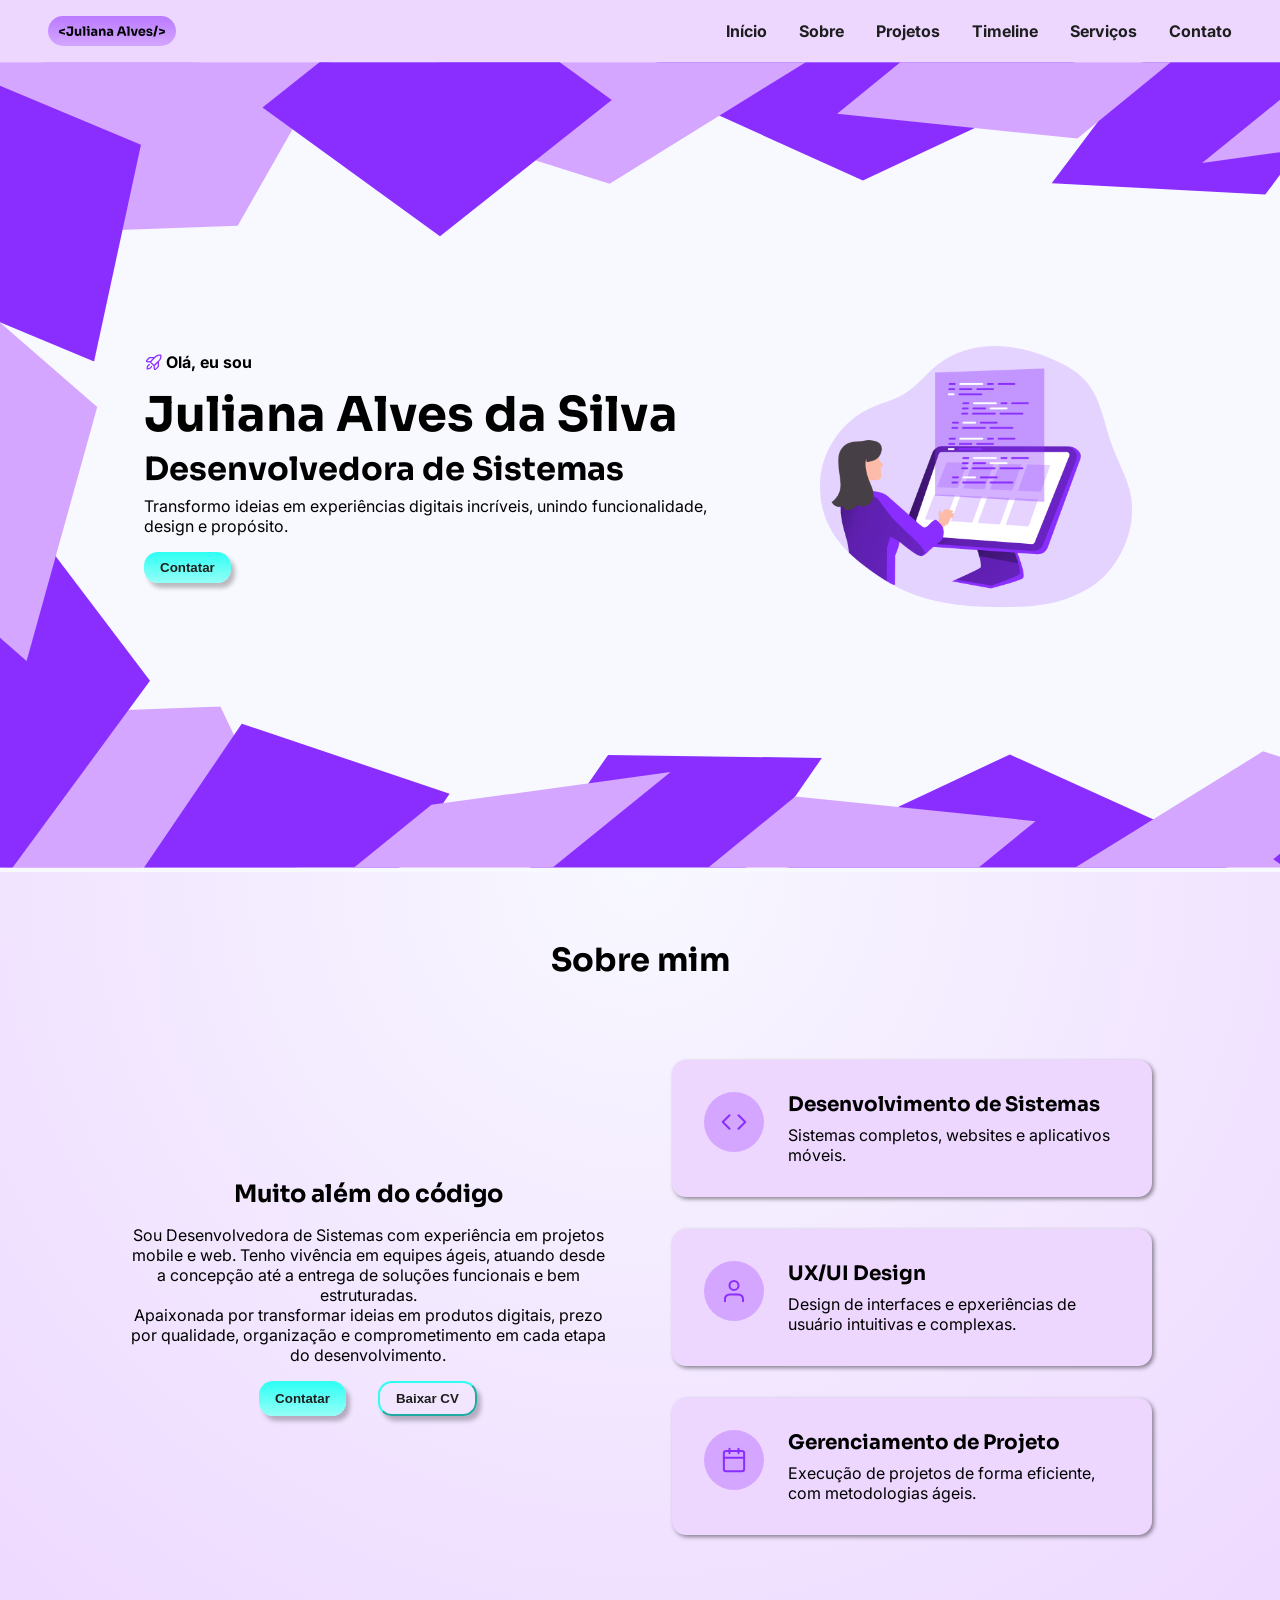
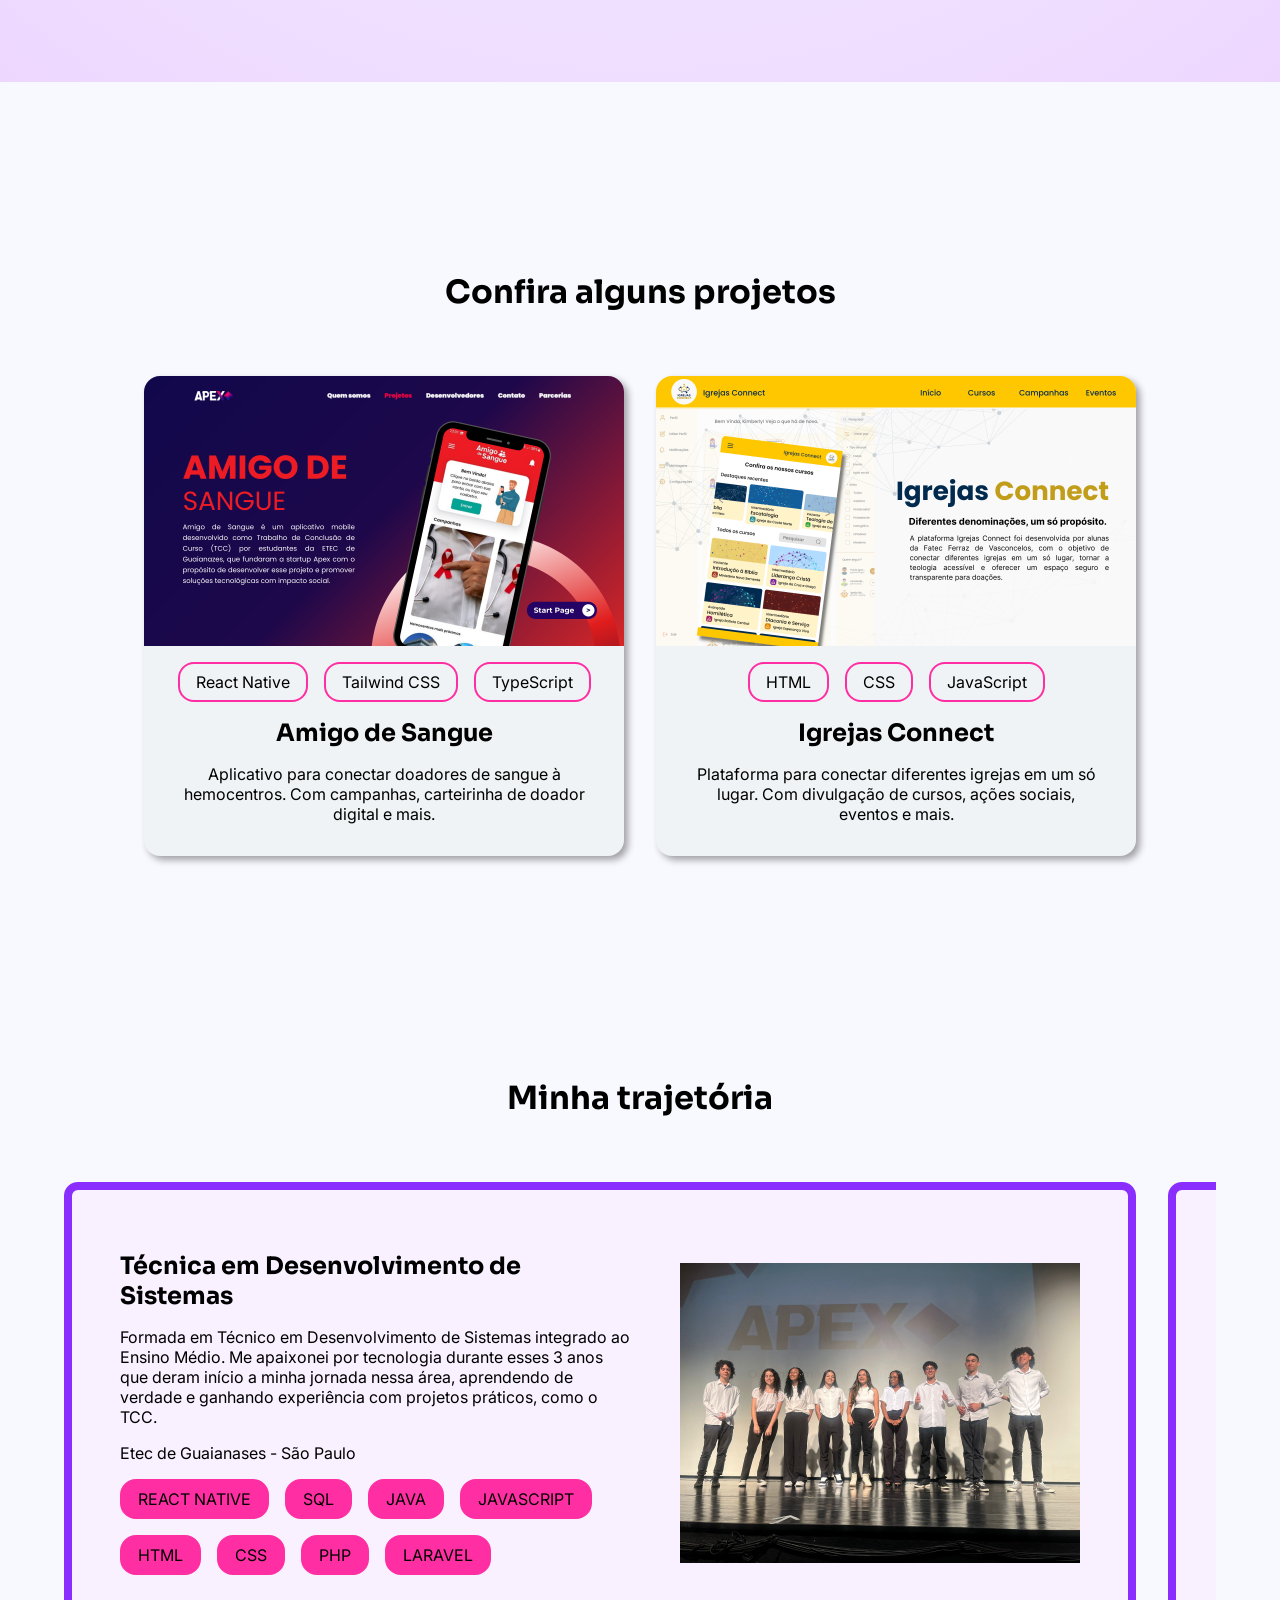
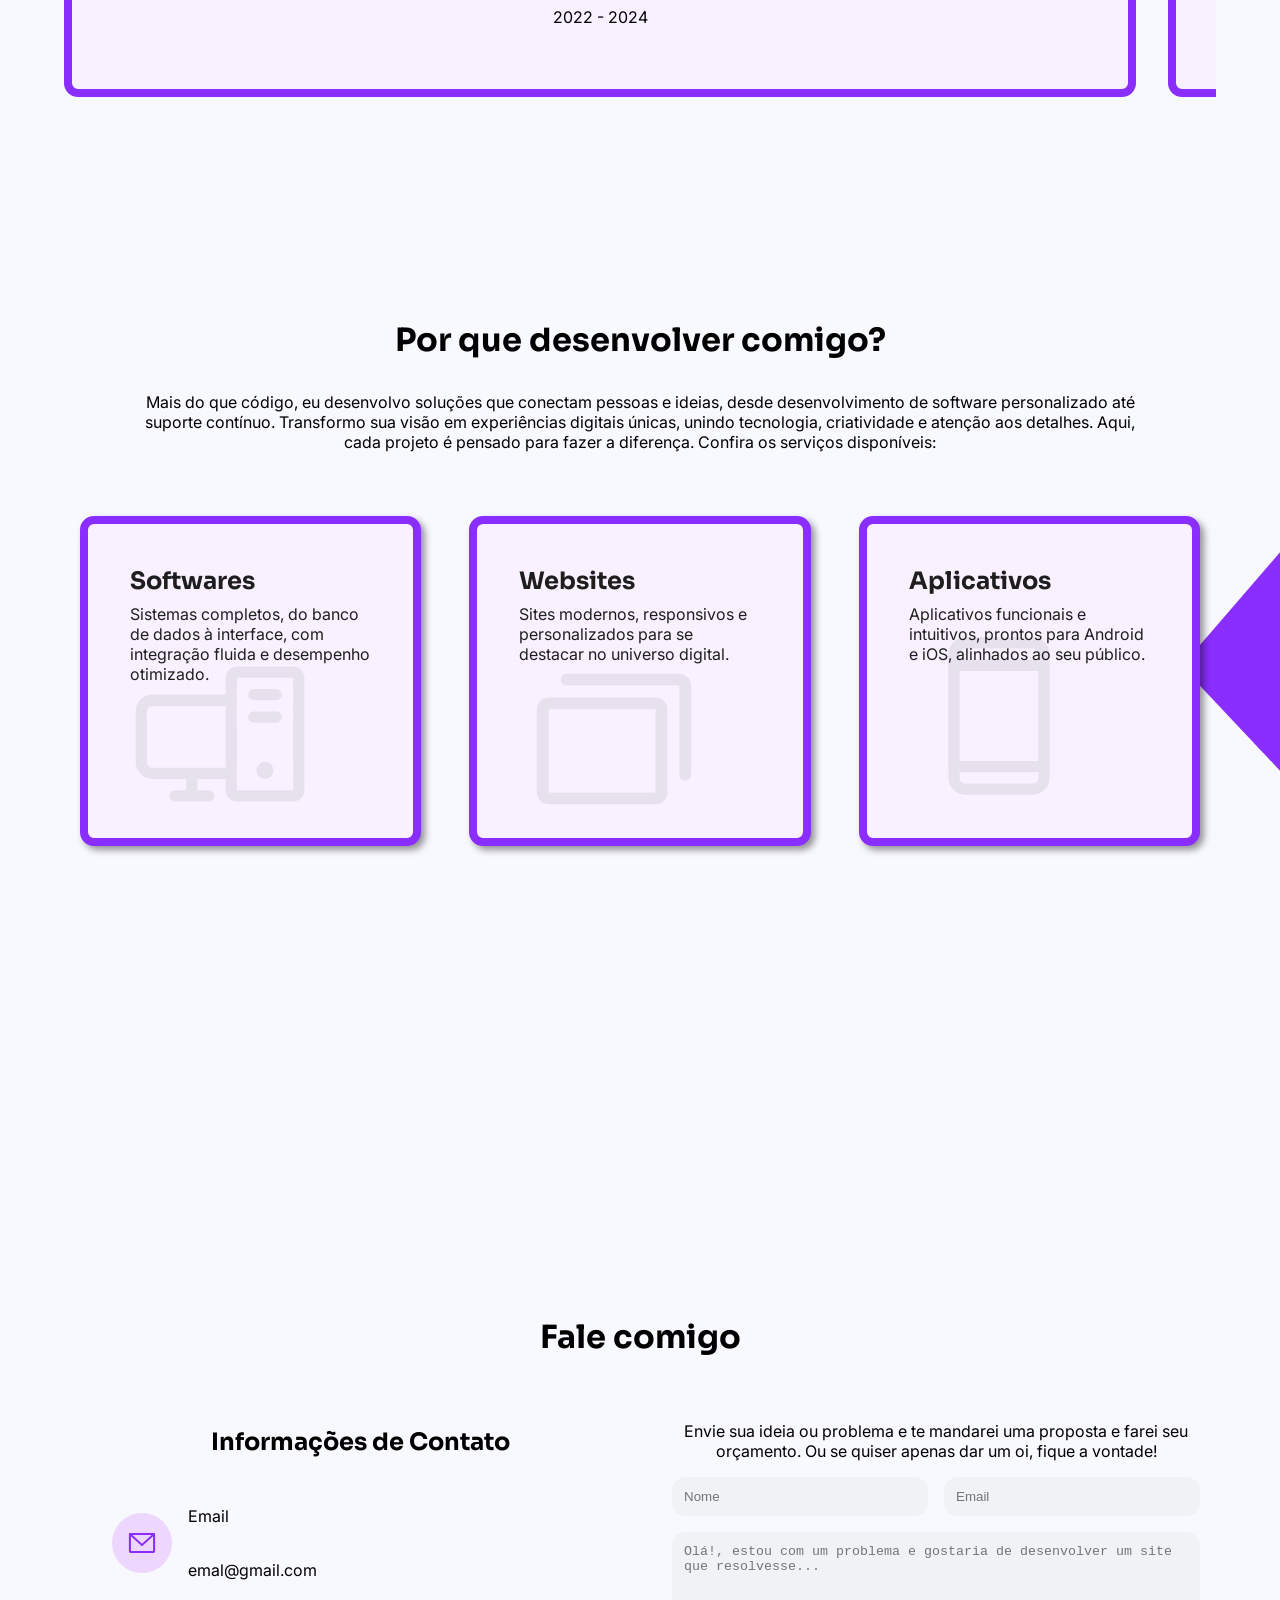
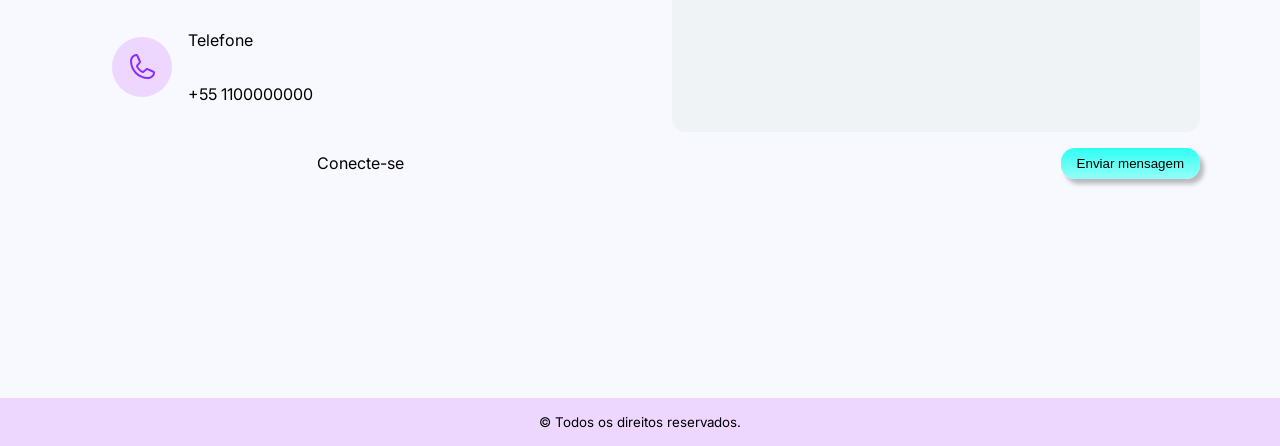
==== commit b970d01d: "add transicoes e sombras em cards" ====
--- a/portfolio/index.html
+++ b/portfolio/index.html
@@ -175,25 +175,31 @@
       </div>
       <div class="services__cards">
         <div class="service__card">
-          <div class="service__card-texts">
-            <h3>Softwares</h3>
-            <p>Sistemas completos, do banco de dados à interface, com integração fluida e desempenho otimizado.</p>
-          </div>
-          <img src="assets/img/icons/DesktopTower.svg" alt="Ícone de computador de fundo" width="180px" style="margin-top: -40px; margin-right: -10px;">
+          <a href="#contact">
+            <div class="service__card-texts">
+              <h3>Softwares</h3>
+              <p>Sistemas completos, do banco de dados à interface, com integração fluida e desempenho otimizado.</p>
+            </div>
+            <img src="assets/img/icons/DesktopTower.svg" alt="Ícone de computador de fundo" width="180px" style="margin-top: -40px; margin-right: -10px;">
+          </a>
         </div>
         <div class="service__card">
-          <div class="service__card-texts">
-            <h3>Websites</h3>
-            <p>Sites modernos, responsivos e personalizados para se destacar no universo digital.</p>
-          </div>
-          <img src="assets/img/icons/Cards.svg" alt="Ícone de pa´ginas web de fundo" width="190px" style="margin-top: -20px; margin-right: -10px;">
+          <a href="#contact">
+            <div class="service__card-texts">
+              <h3>Websites</h3>
+              <p>Sites modernos, responsivos e personalizados para se destacar no universo digital.</p>
+            </div>
+            <img src="assets/img/icons/Cards.svg" alt="Ícone de pa´ginas web de fundo" width="190px" style="margin-top: -20px; margin-right: -10px;">
+          </a>
         </div>
         <div class="service__card">
-          <div class="service__card-texts">
-            <h3>Aplicativos</h3>
-            <p>Aplicativos funcionais e intuitivos, prontos para Android e iOS, alinhados ao seu público.</p>
-          </div>
-          <img src="assets/img/icons/DeviceMobile.svg" alt="Ícone de celular de fundo" width="180px" style="margin-top: -38px; margin-right: -30px;">
+          <a href="#contact">
+            <div class="service__card-texts">
+              <h3>Aplicativos</h3>
+              <p>Aplicativos funcionais e intuitivos, prontos para Android e iOS, alinhados ao seu público.</p>
+            </div>
+            <img src="assets/img/icons/DeviceMobile.svg" alt="Ícone de celular de fundo" width="180px" style="margin-top: -38px; margin-right: -30px;">
+          </a>
         </div>
       </div>
     </section>
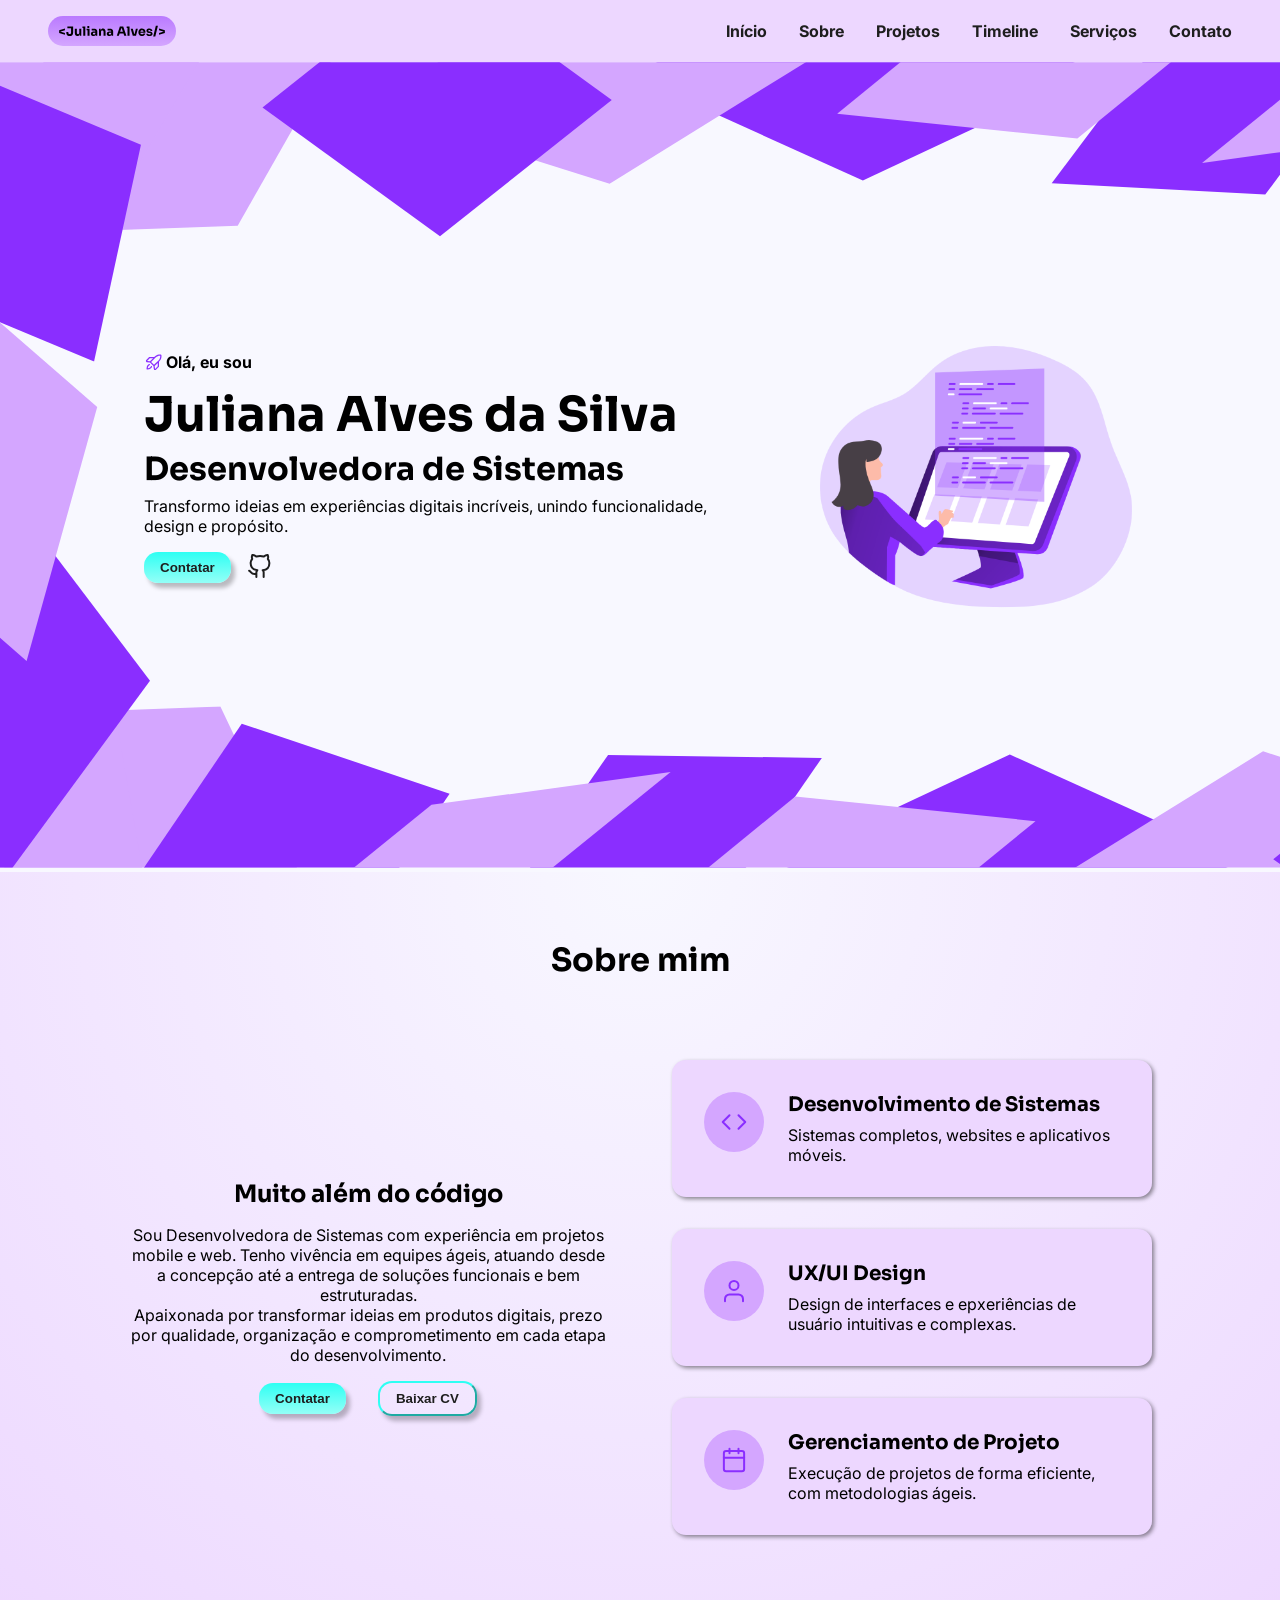
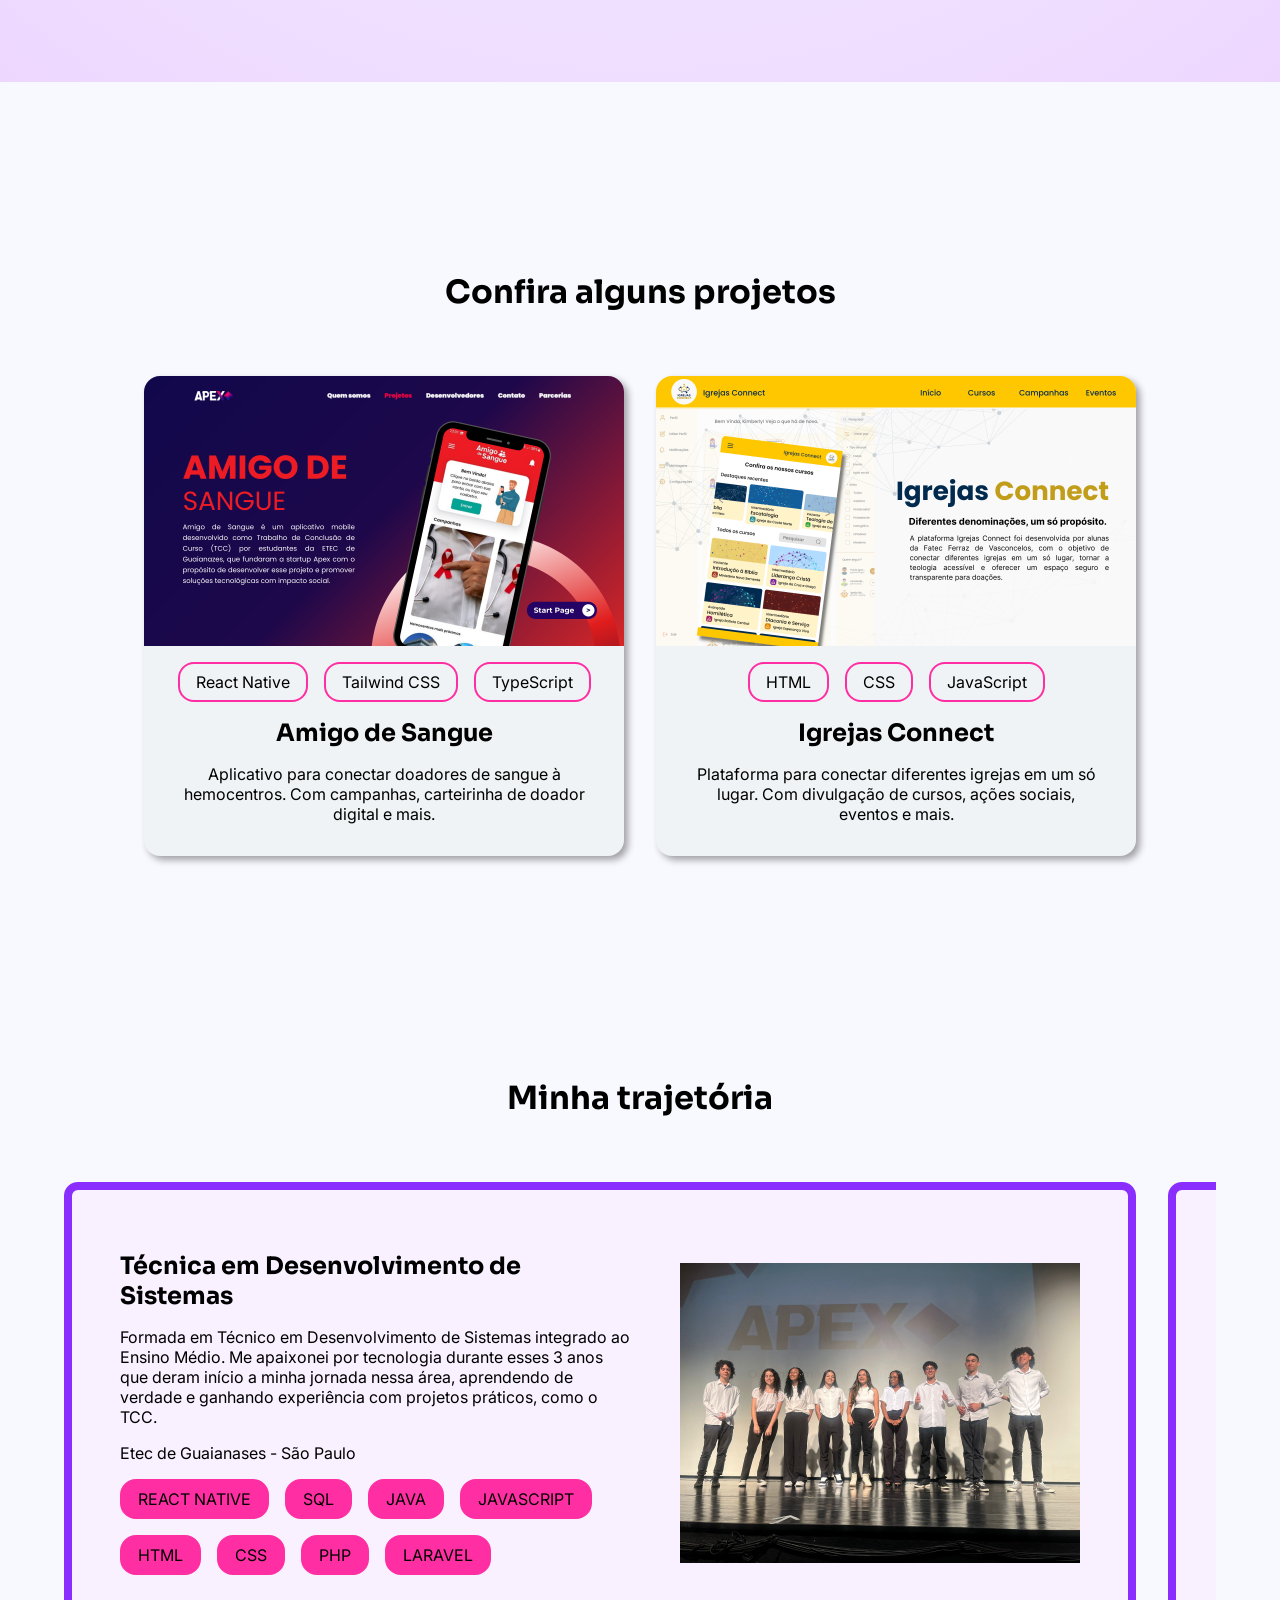
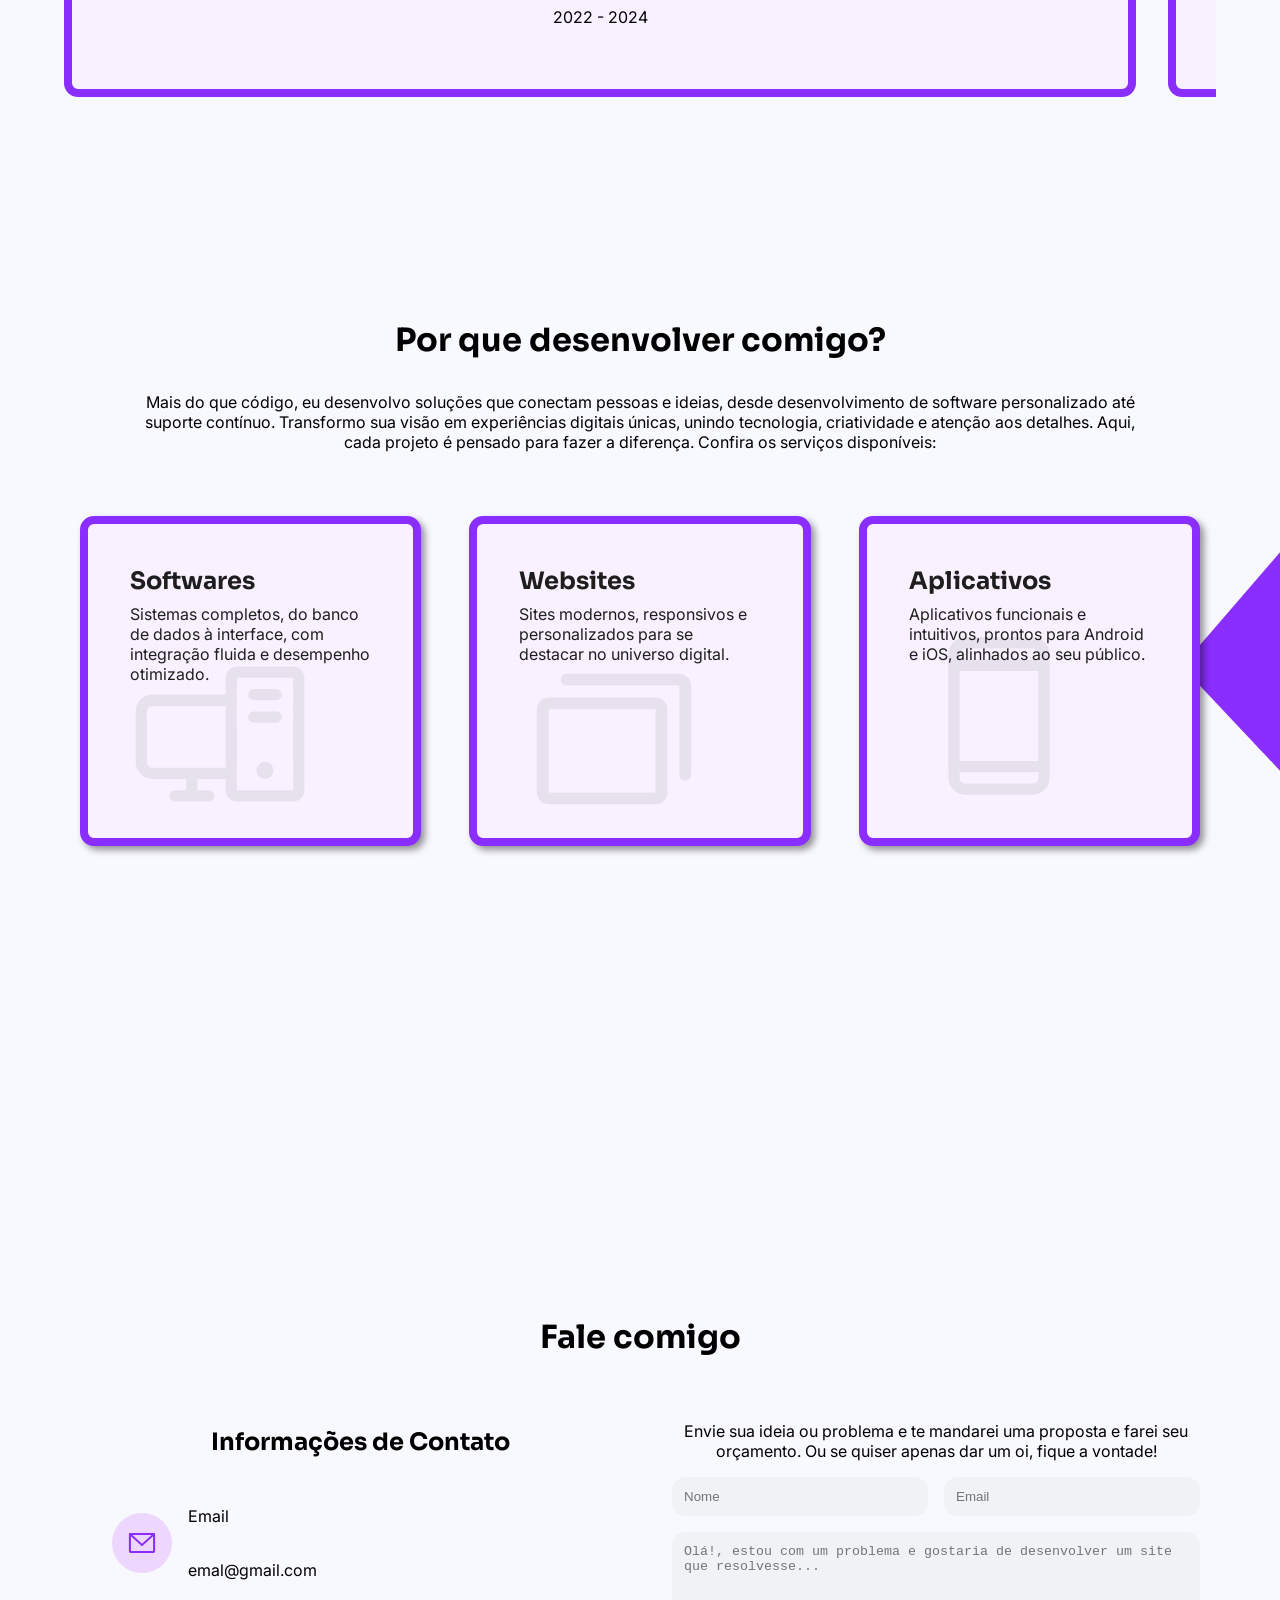
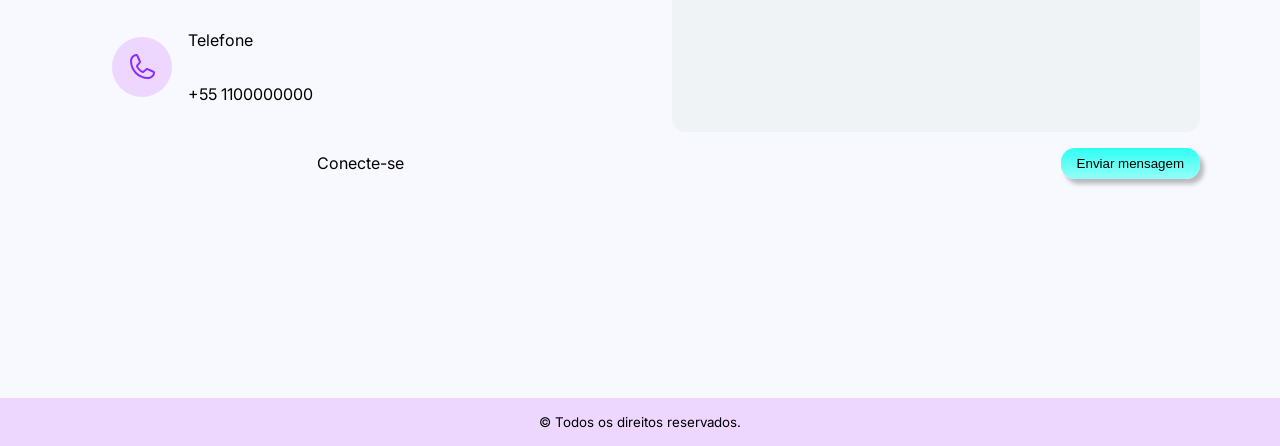
==== commit d72f9ec9: "add github" ====
--- a/portfolio/index.html
+++ b/portfolio/index.html
@@ -40,9 +40,14 @@
             <p>Transformo ideias em experiências digitais incríveis, unindo funcionalidade, design e propósito.</p>
           </div>
         </div>
-        <button class="btn-primary">
-          <a href="#contact">Contatar</a>
-        </button>
+        <div class="ctas" style="gap: 1rem;">
+          <button class="btn-primary">
+            <a href="#contact">Contatar</a>
+          </button>
+          <a href="github.com/juliana15paak">
+            <img src="assets/img/icons/github.svg" alt="github" width="24px">
+          </a>
+        </div>
       </div>
       <img src="assets/img/art2.png" alt="ilustração de uma mulher programando" class="art">
     </section>
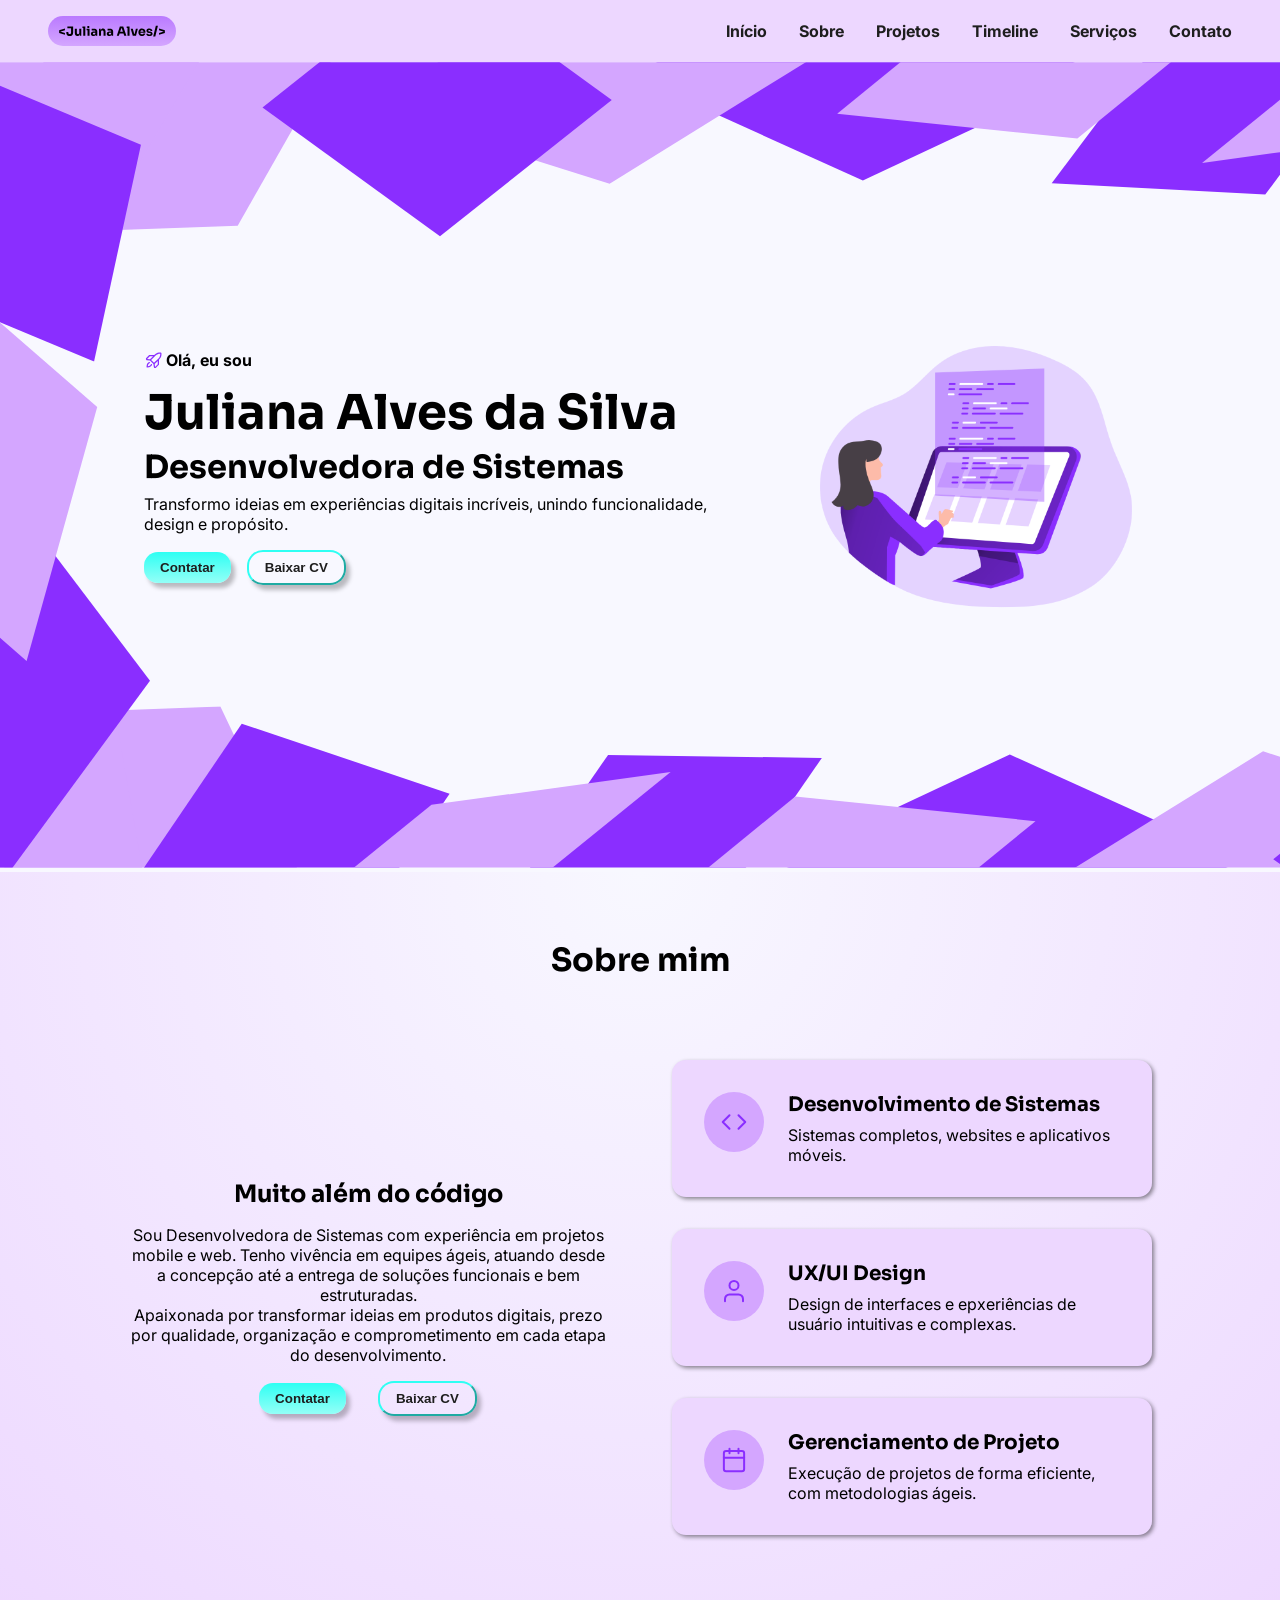
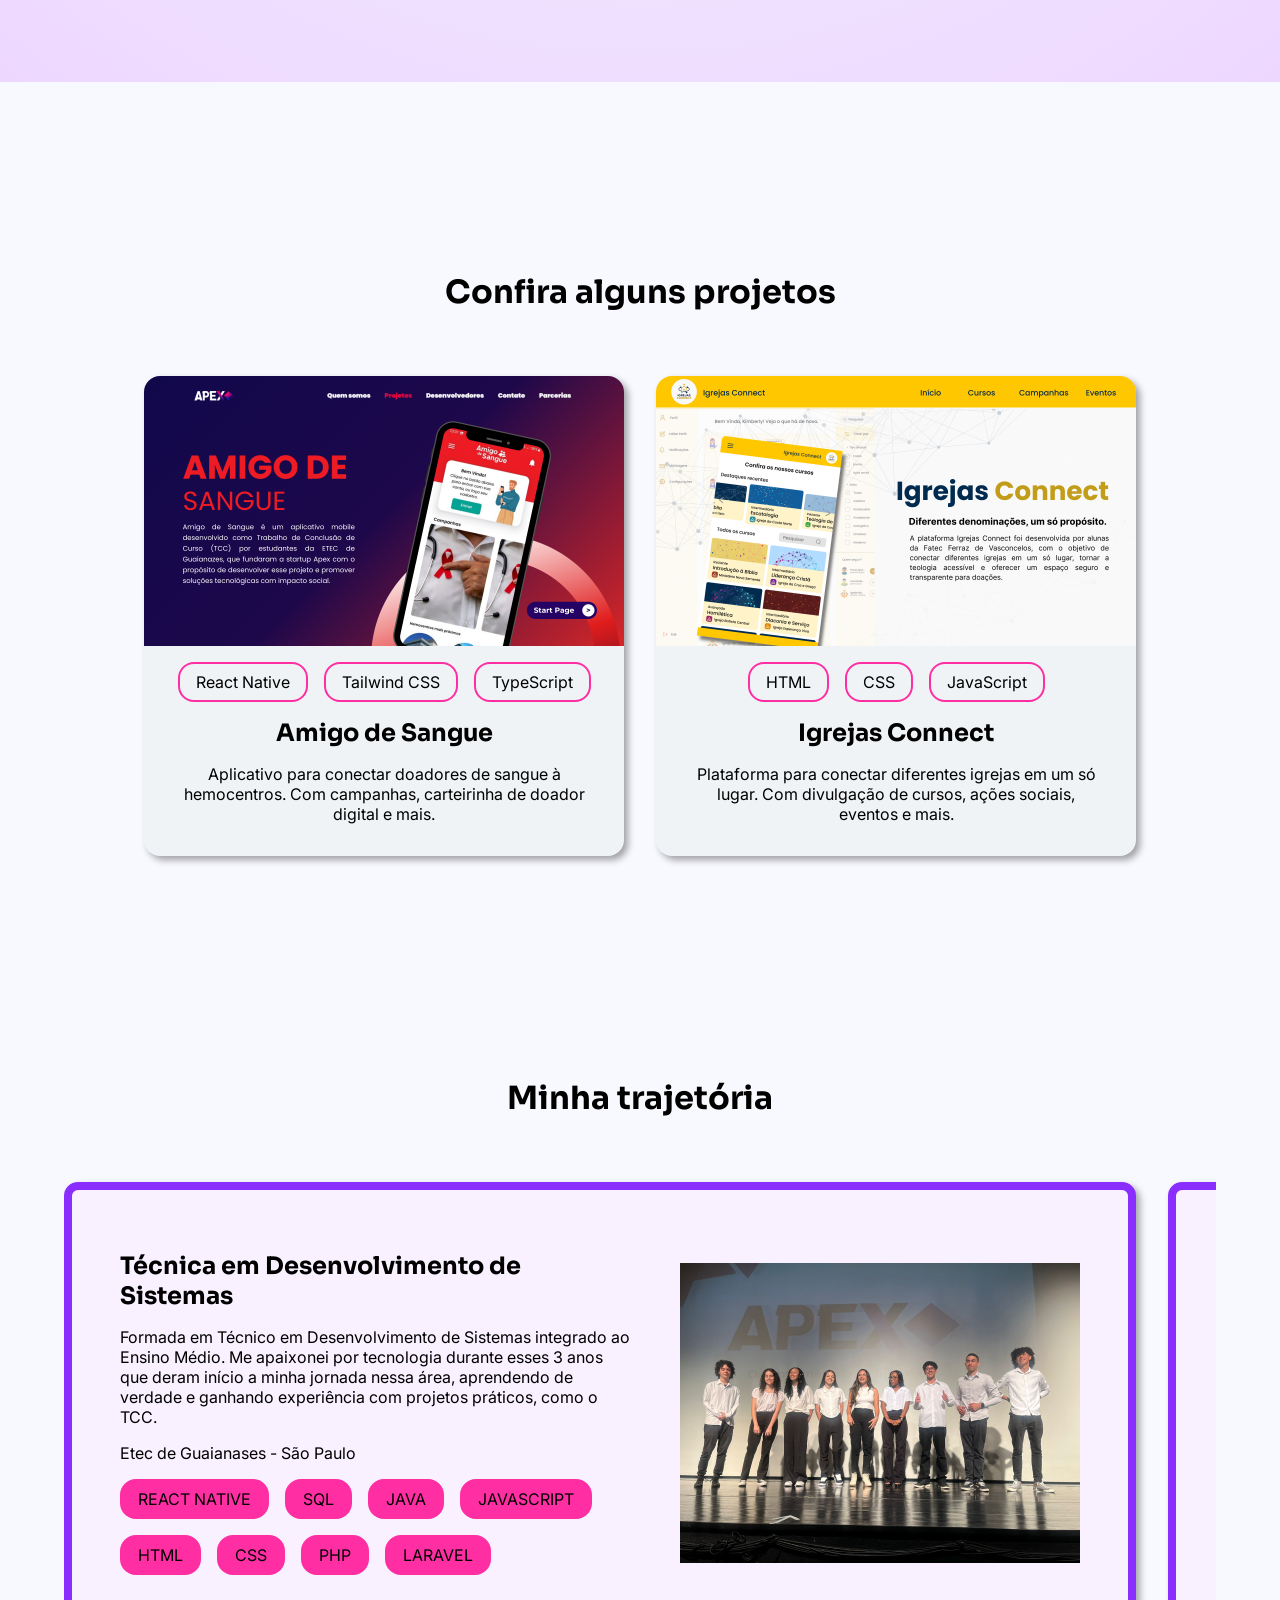
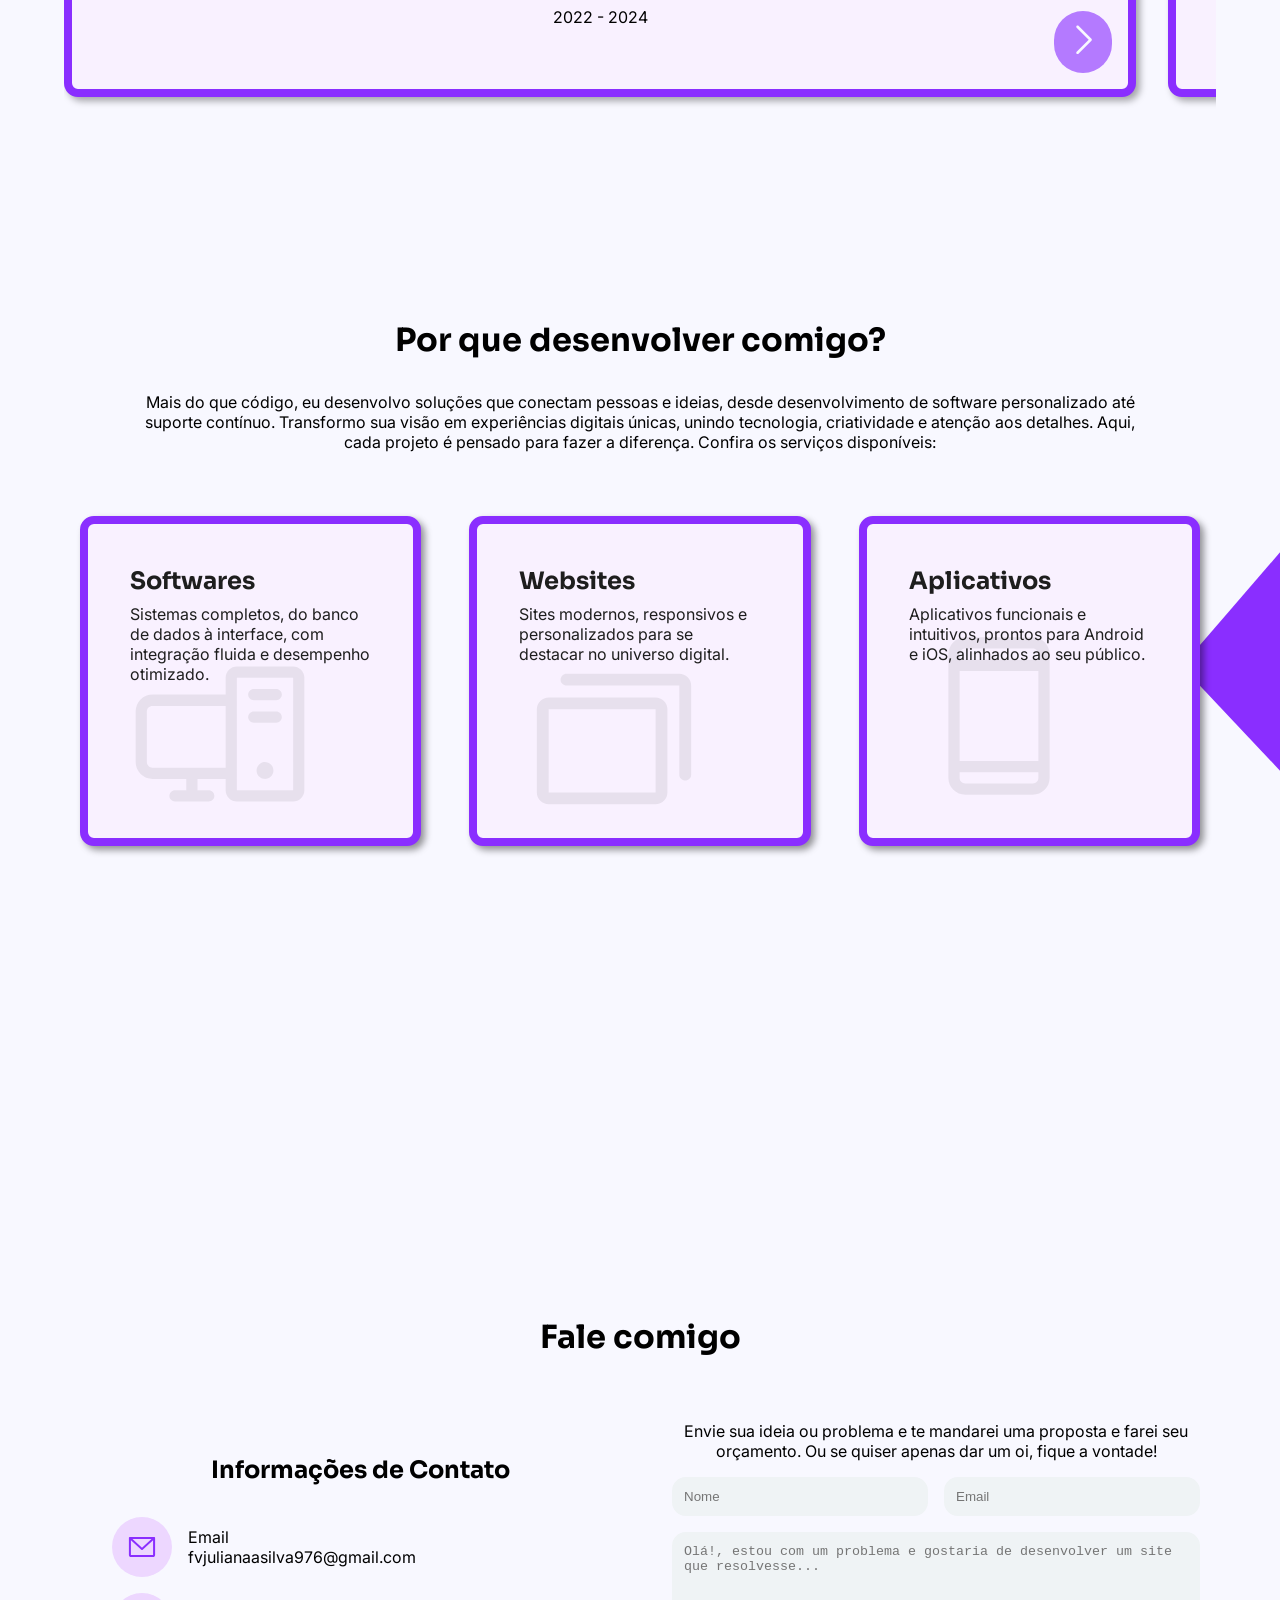
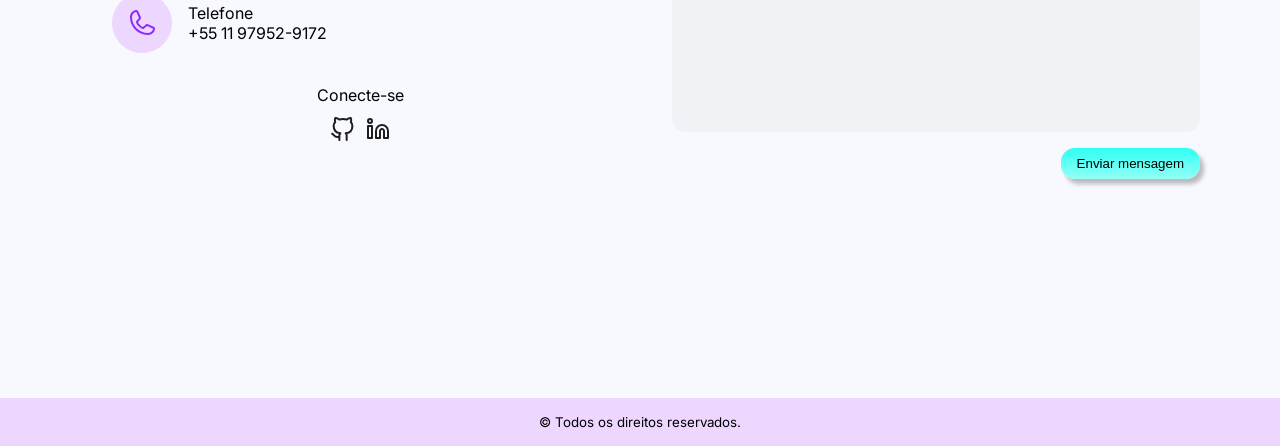
==== commit 1f82aa47: "add novos botoes" ====
--- a/portfolio/index.html
+++ b/portfolio/index.html
@@ -44,9 +44,7 @@
           <button class="btn-primary">
             <a href="#contact">Contatar</a>
           </button>
-          <a href="github.com/juliana15paak">
-            <img src="assets/img/icons/github.svg" alt="github" width="24px">
-          </a>
+          <button class="btn-secondary"><a href="">Baixar CV</a></button>
         </div>
       </div>
       <img src="assets/img/art2.png" alt="ilustração de uma mulher programando" class="art">
@@ -123,7 +121,7 @@
     <section id="timeline">
       <h2>Minha trajetória</h2>
       <div class="timeline__cards">
-        <div class="card-timeline">
+        <div class="card-timeline" id="item1">
           <div class="trajetoria">
             <div class="trajetoria__texts">
               <h3>Técnica em Desenvolvimento de Sistemas</h3>
@@ -146,10 +144,12 @@
             <img src="assets/img/apex.jpeg" alt="" width="400px">
           </div>
           <p>2022 - 2024</p>
-          <!-- <button>avançar</button> -->
+          <a class="btn-next" href="#item2">
+            <img src="assets/img/icons/arrow.svg" alt="seta para direita" width="42px">
+          </a>
         </div>
         
-        <div class="card-timeline">
+        <div class="card-timeline" id="item2">
           <div class="trajetoria">
             <div class="trajetoria__texts">
               <h3>Graduanda em Análise e Desenvolvimento de Sistemas</h3>
@@ -218,22 +218,30 @@
           <div class="infos">
             <div class="info">
               <img src="assets/img/icons/email.svg" alt="ícone de email">
-              <div class="texts">
+              <div class="info__texts">
                 <p>Email</p>
-                <p>emal@gmail.com</p>
+                <p>fvjulianaasilva976@gmail.com</p>
               </div>
             </div>
             <div class="info">
               <img src="assets/img/icons/phone.svg" alt="ícone de telefone">
-              <div class="texts">
+              <div class="info__texts">
                 <p>Telefone</p>
-                <p>+55 1100000000</p>
-              </div>
-            </div>
-          </div>
-
-          <div class="redes">
+                <p>+55 11 97952-9172</p>
+              </div>
+            </div>
+          </div>
+
+          <div class="conecte">
             <p>Conecte-se</p>
+            <div class="redes">
+              <a href="https://github.com/juliana15paak" target="_blank">
+                <img src="assets/img/icons/github.svg" alt="link para o github" width="24px">
+              </a>
+            <a href="https://linkedin.com/in/juliana-alves976" target="_blank">
+              <img src="assets/img/icons/linkedin.svg" alt="link para o linkedin" width="24px">
+            </a>
+          </div>
           </div>
         </div>
 
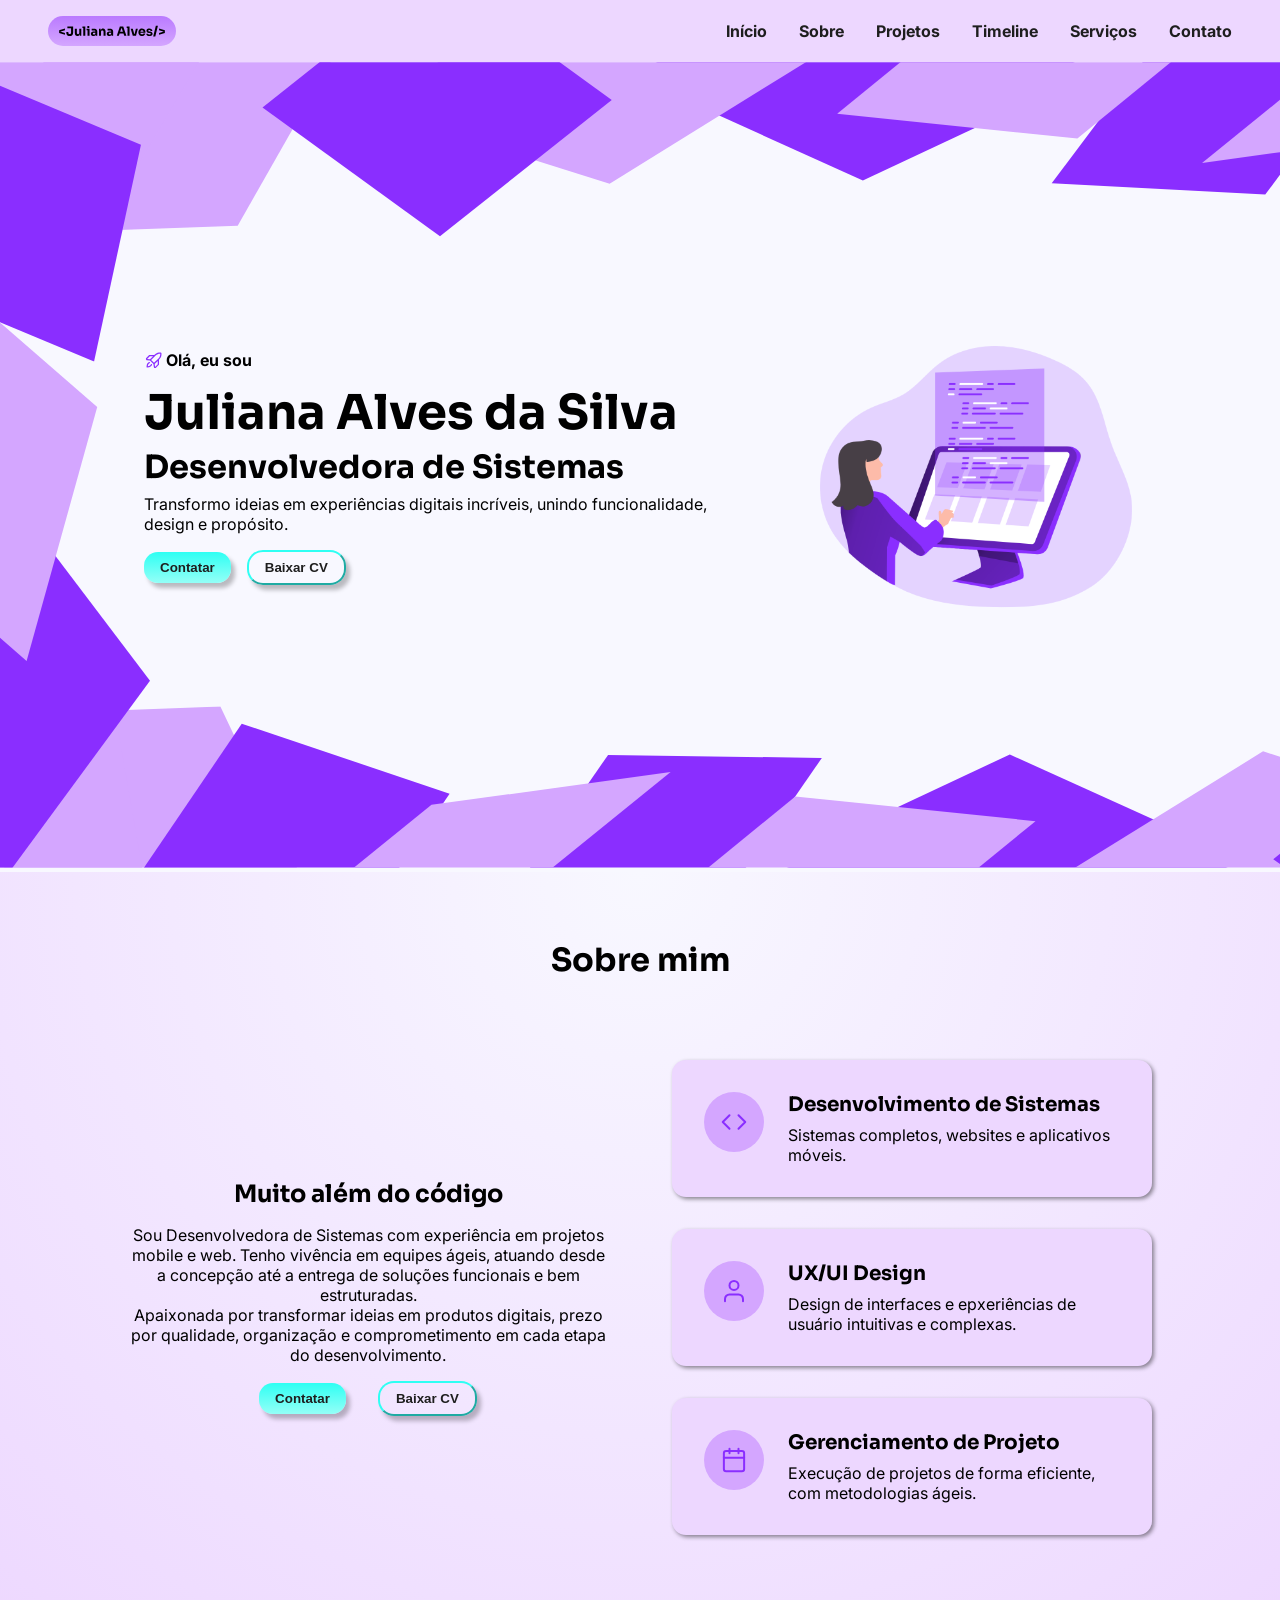
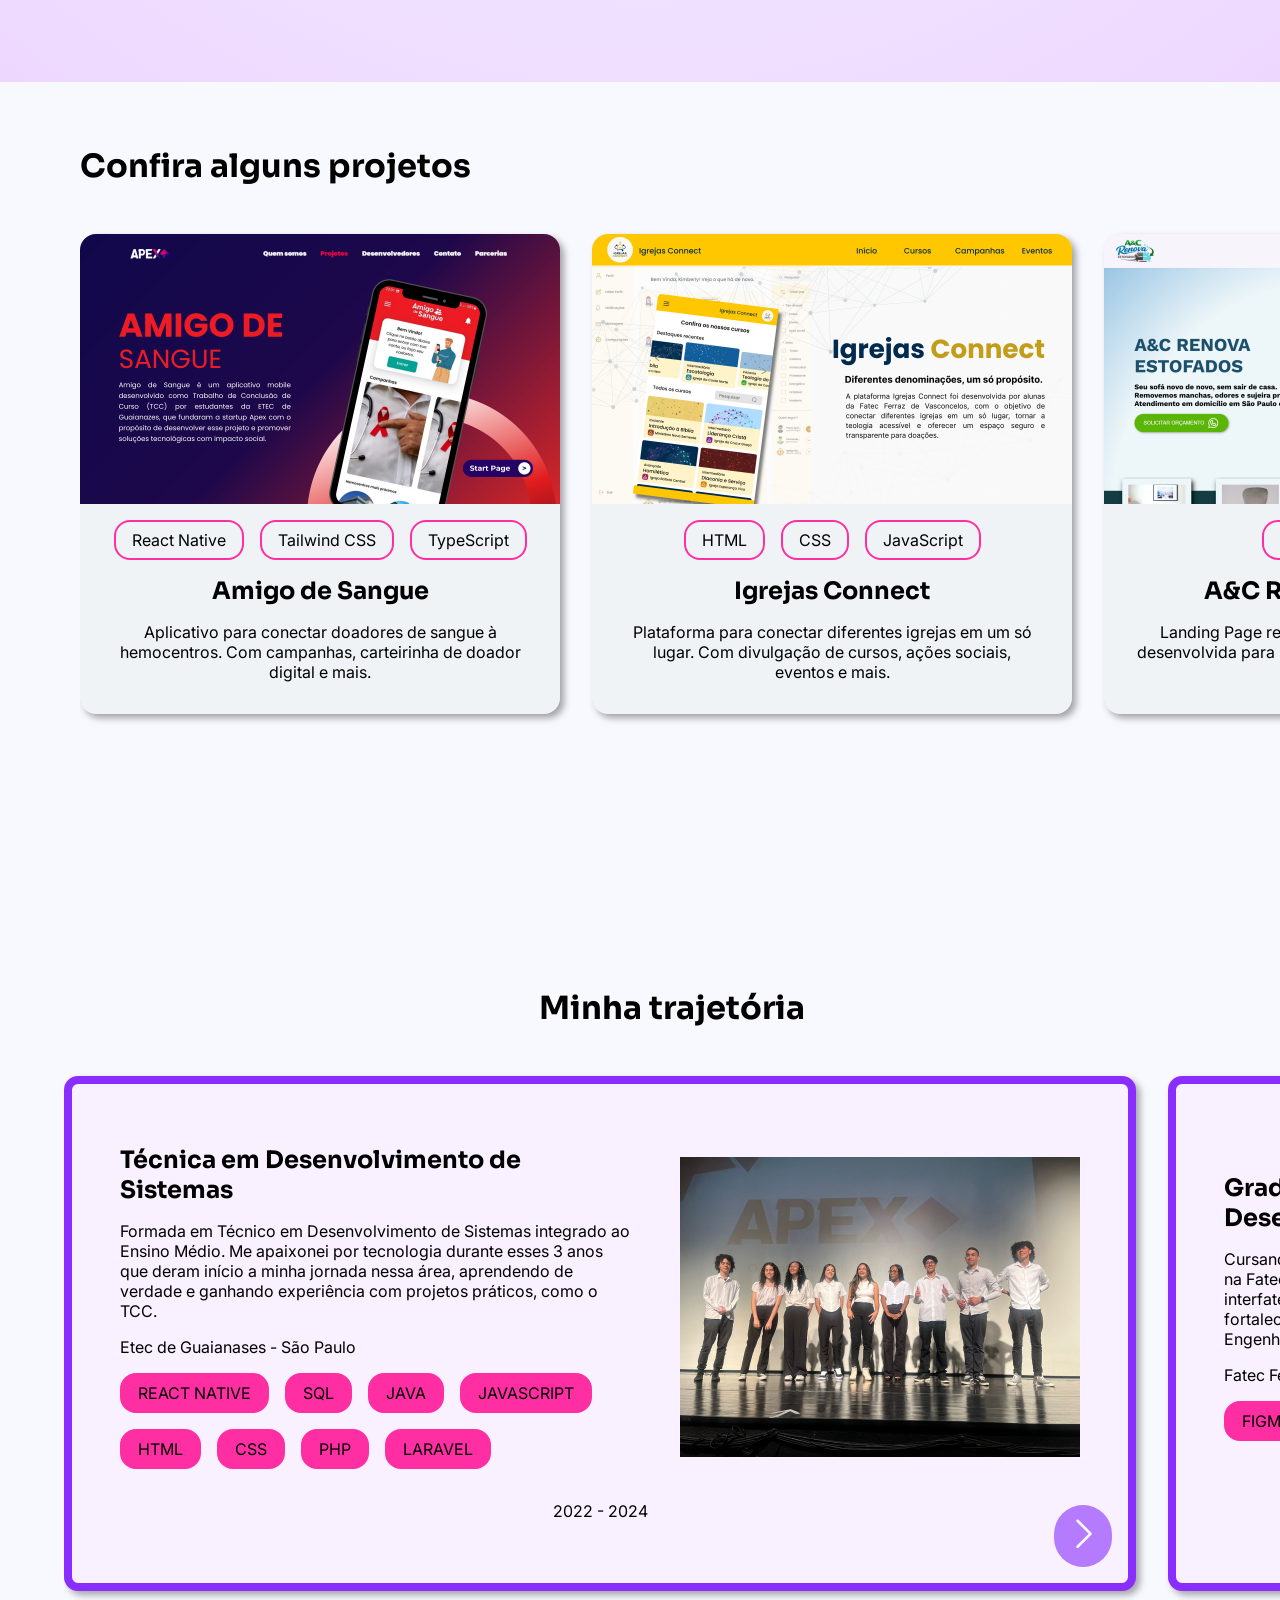
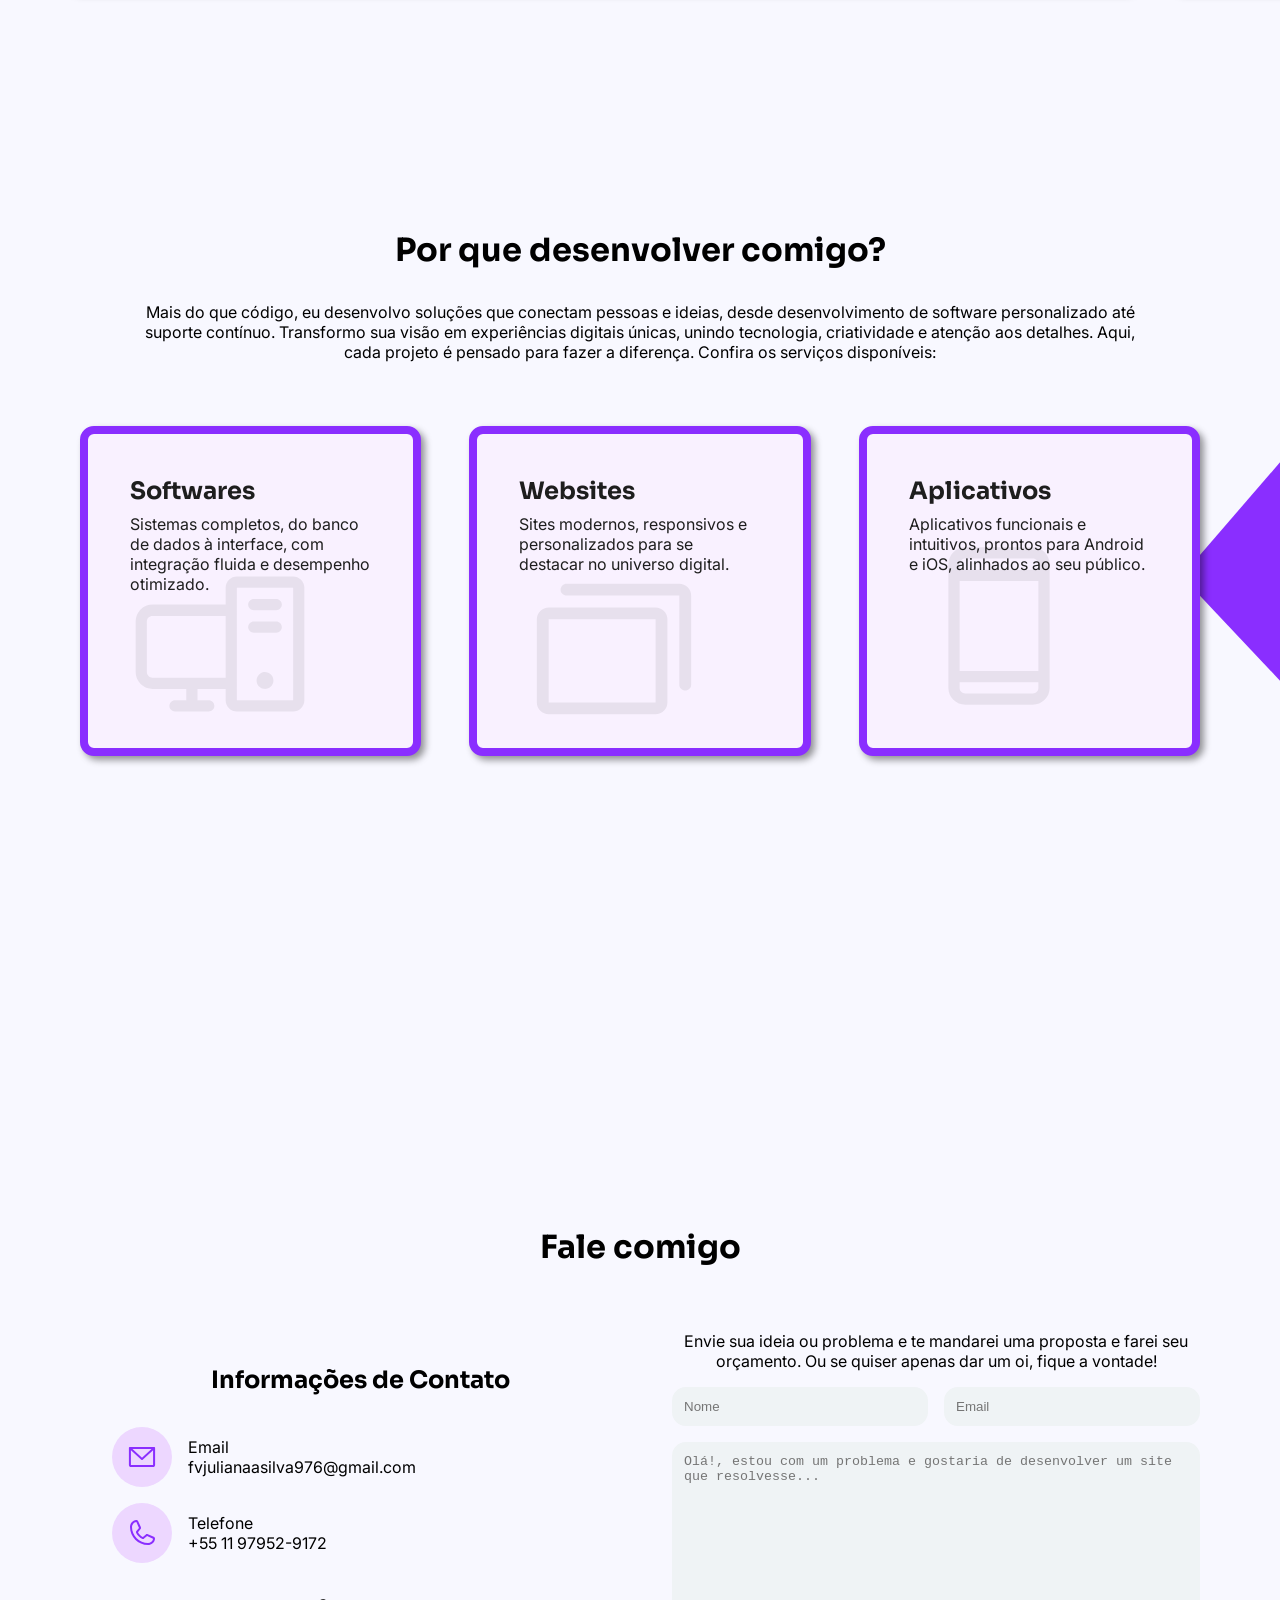
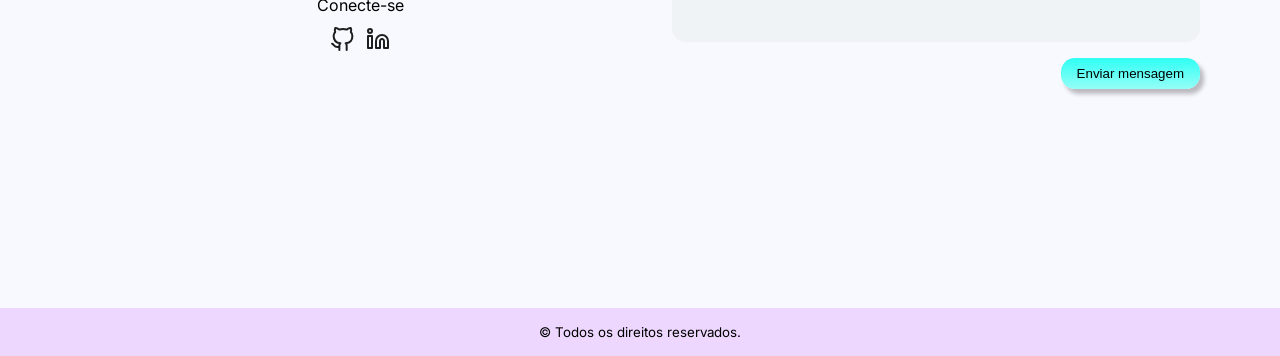
==== commit 285310a4: "add carrossel para cards de projetos" ====
--- a/portfolio/index.html
+++ b/portfolio/index.html
@@ -115,6 +115,17 @@
             <p>Plataforma para conectar diferentes igrejas em um só lugar. Com divulgação de cursos, ações sociais, eventos e mais.</p>
           </div>
         </div>
+        <div class="project-card">
+          <img src="assets/img/acrenova.png" alt="página inicial de um site para um negócio de renovação de estofados" width="480px" style="border-top-left-radius: 1rem; border-top-right-radius: 1rem;">
+          <div class="stacks">
+            <p class="stack">HTML</p>
+            <p class="stack">CSS</p>
+          </div>
+          <div class="project-card__texts">
+            <h3>A&C Renova Estofados</h3>
+            <p>Landing Page responsiva e focada em conversão desenvolvida para um negócio local de higienização de estofados.</p>
+          </div>
+        </div>
       </div>
     </section>
 
